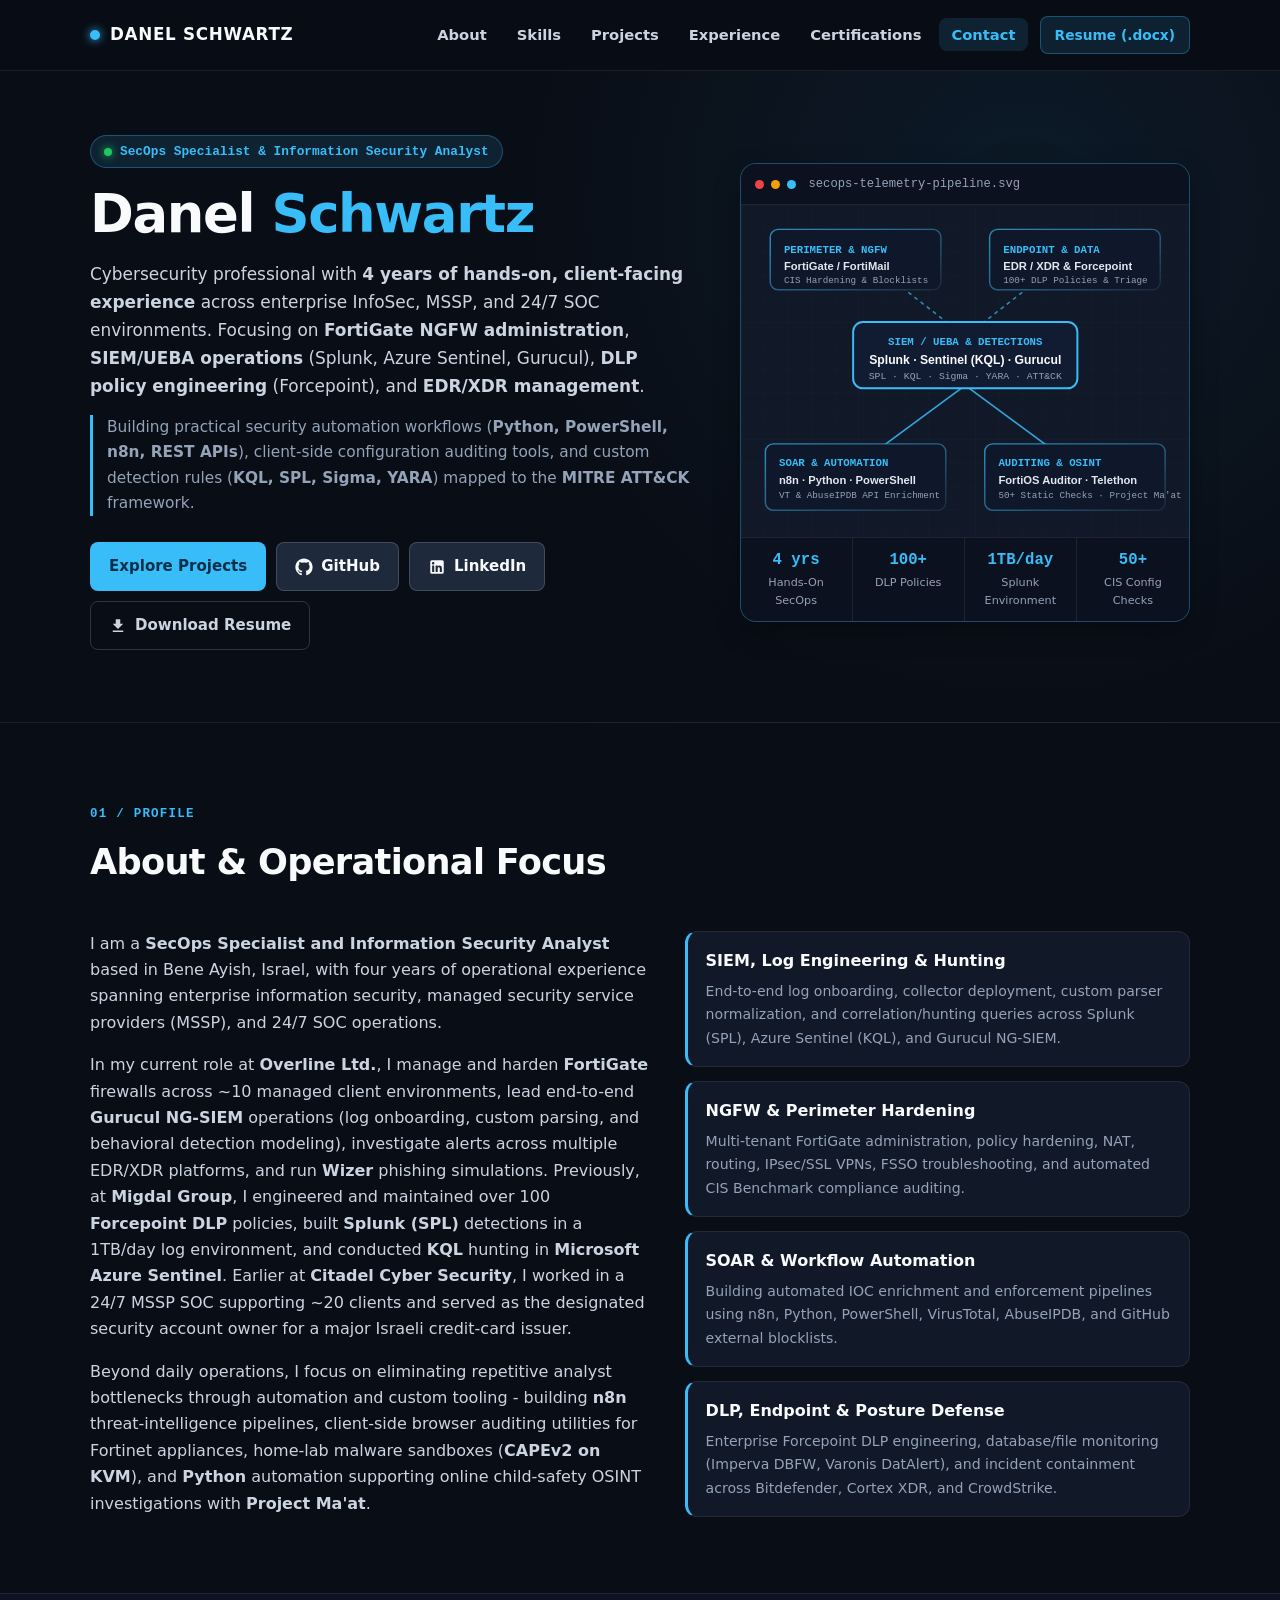
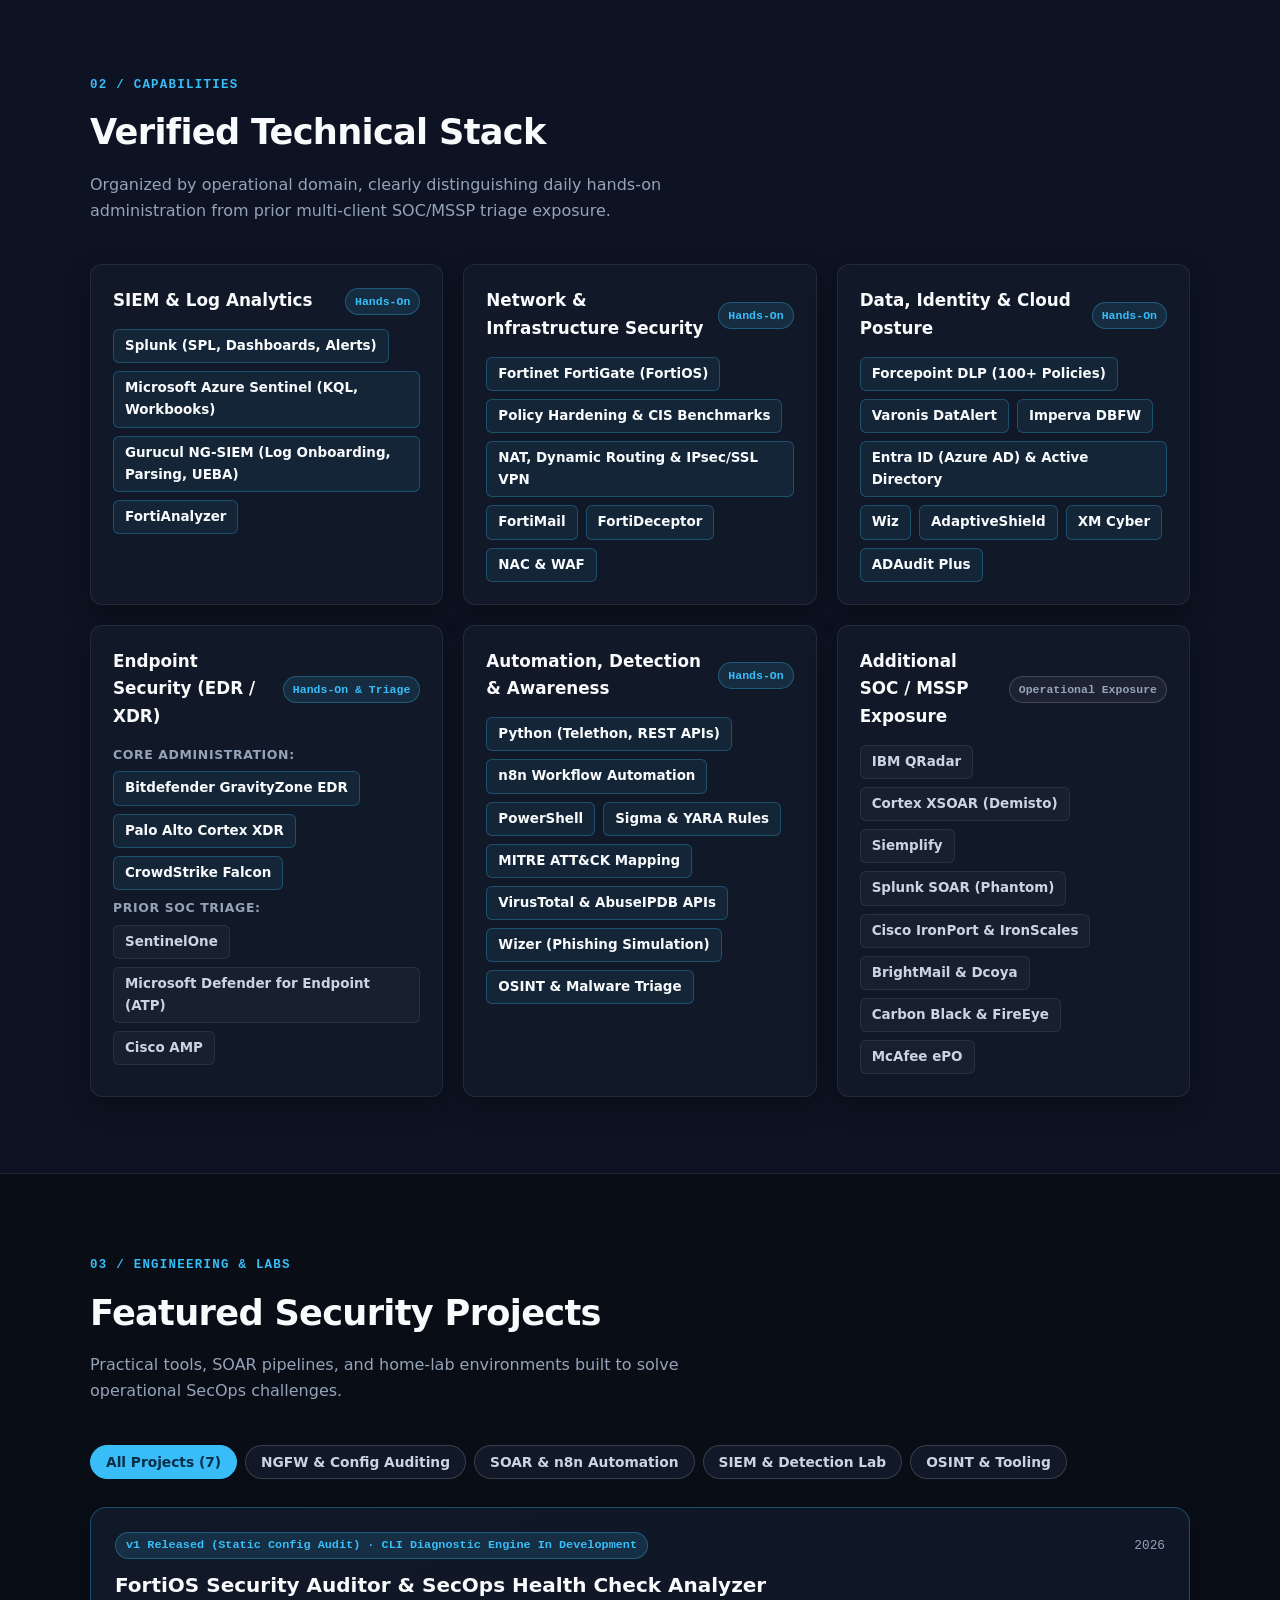
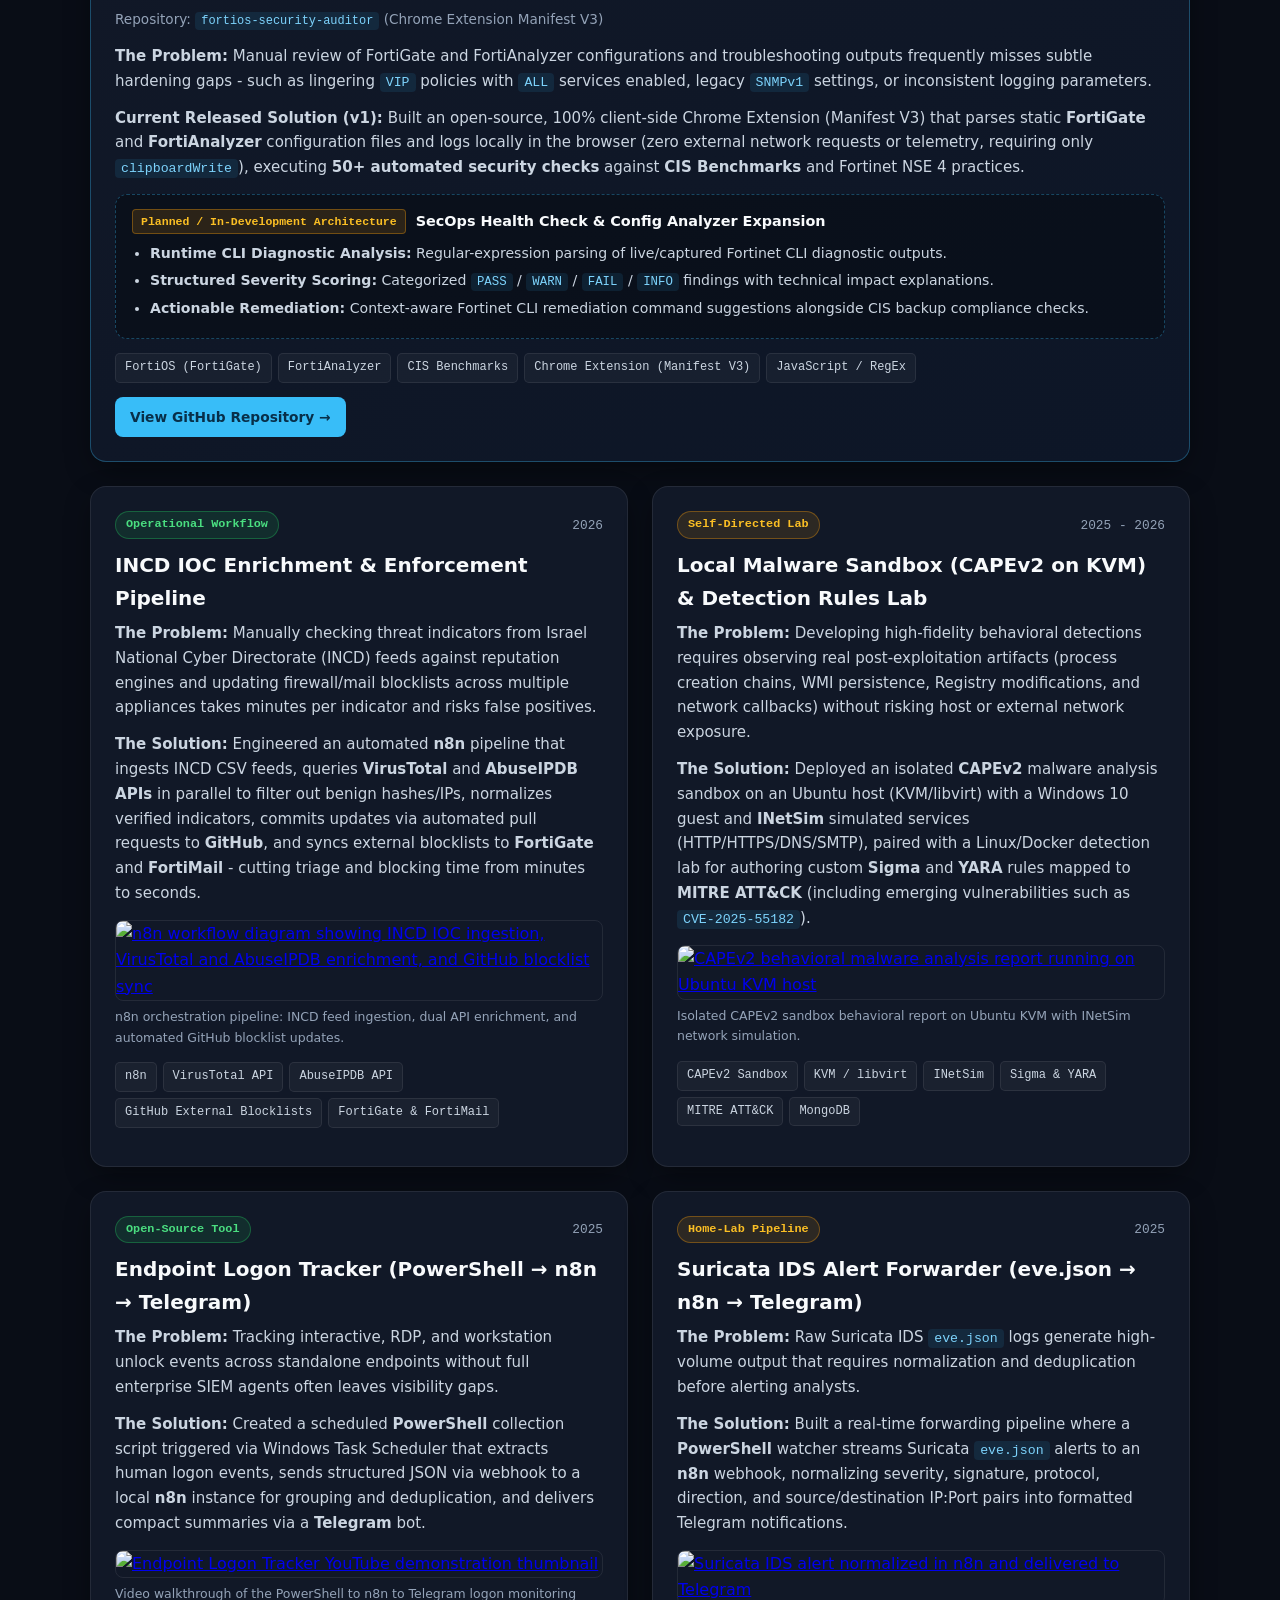
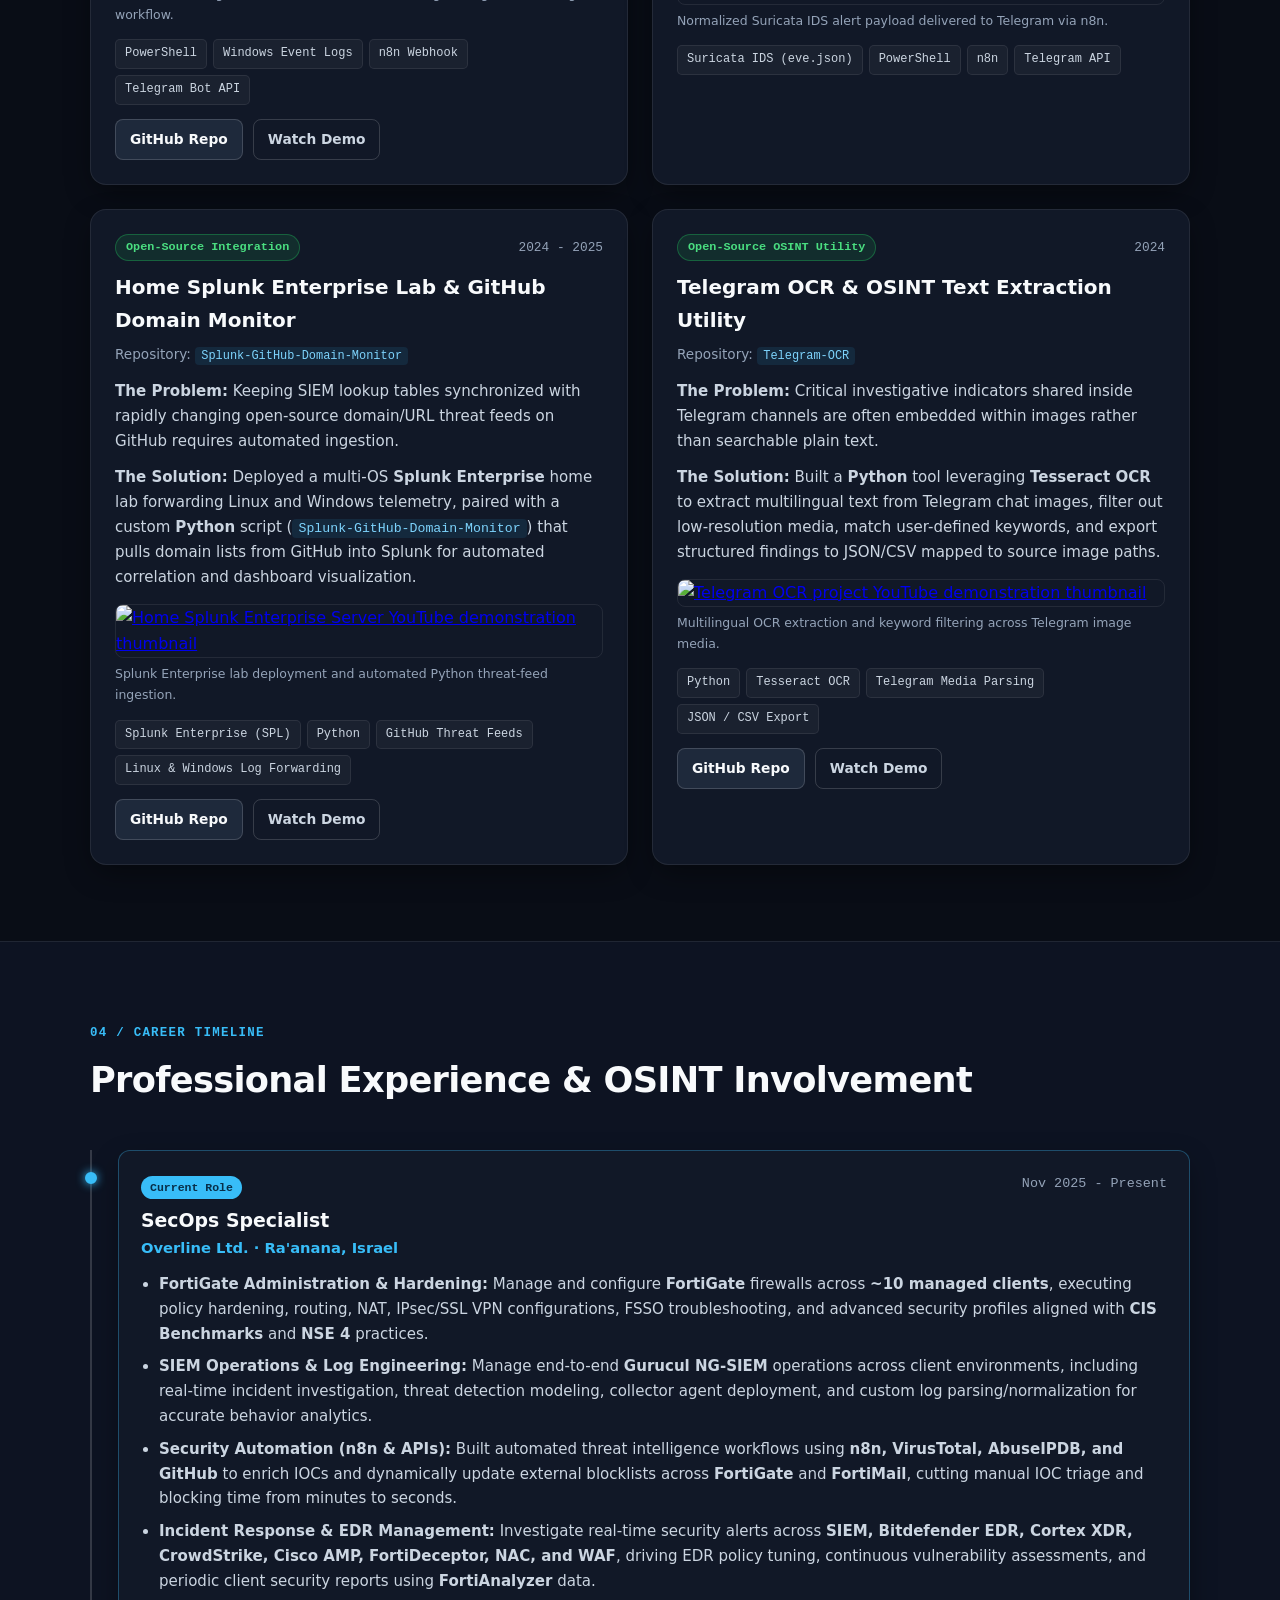
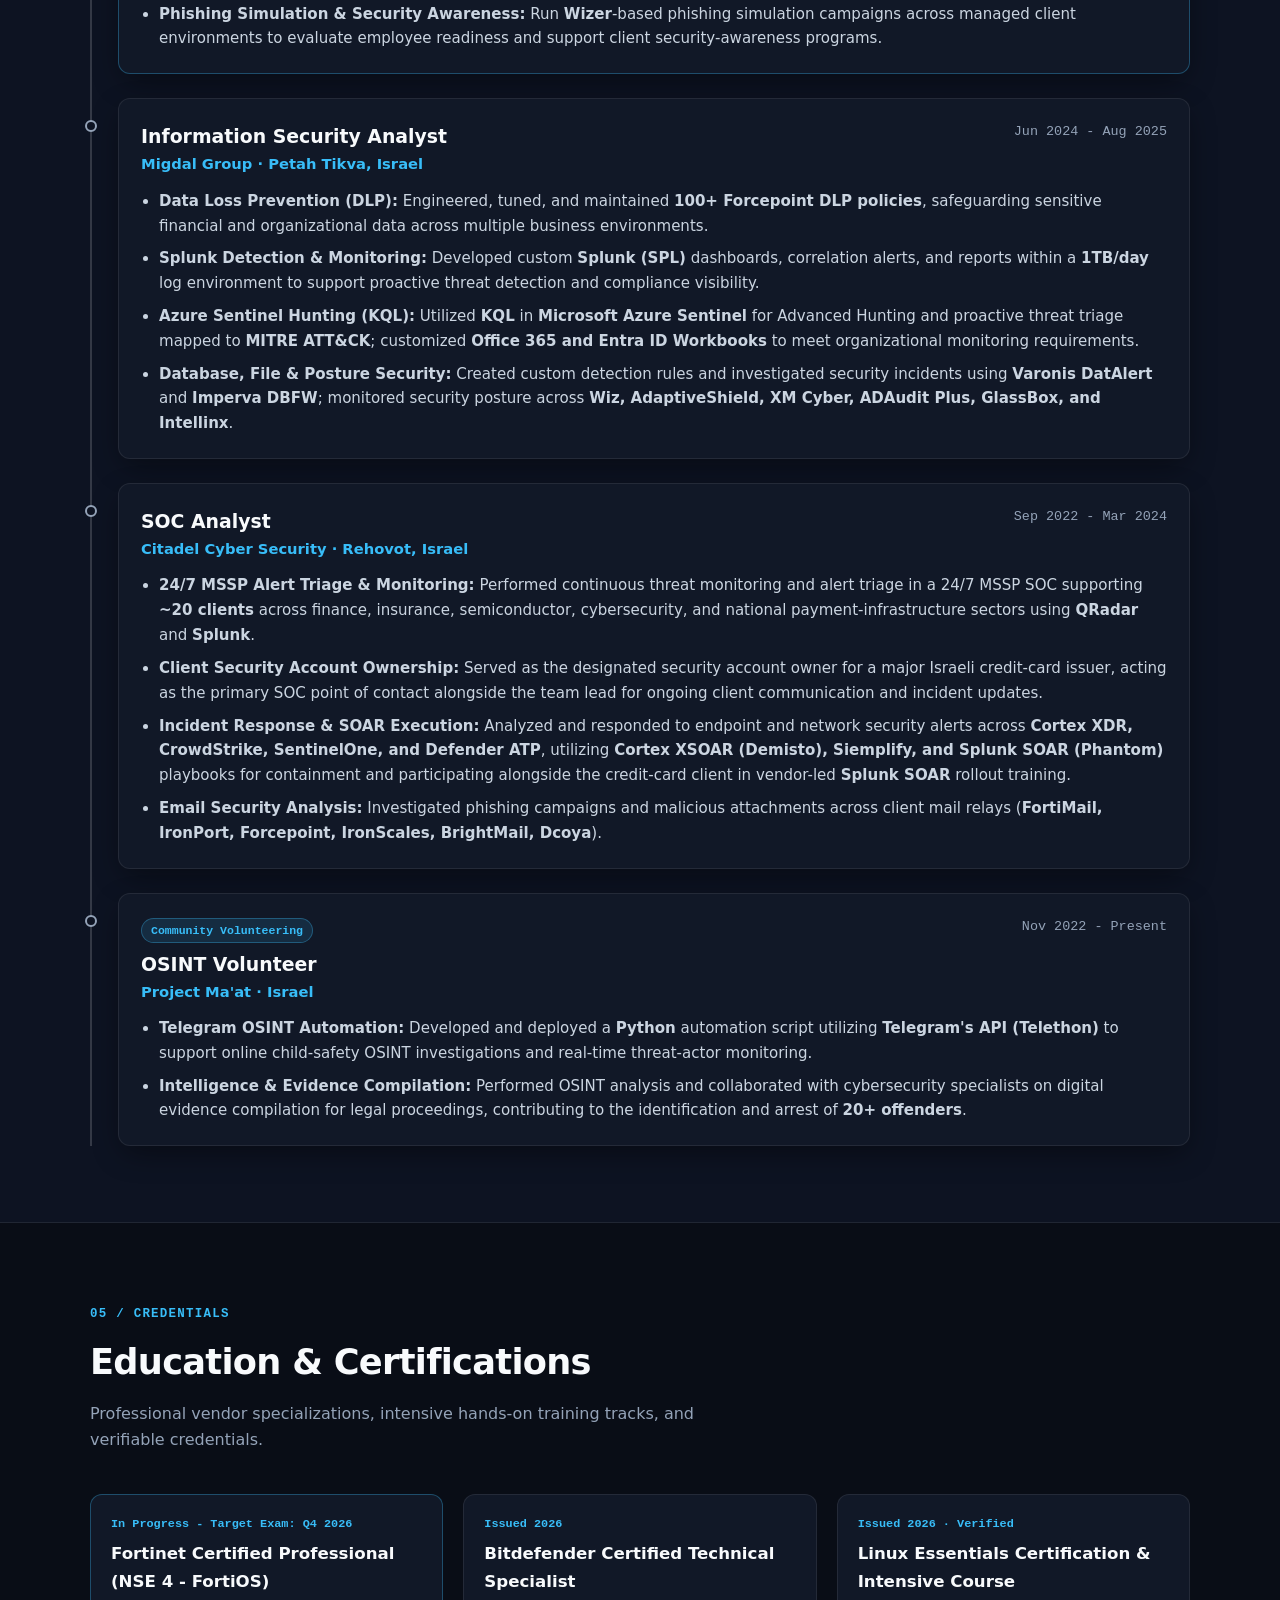
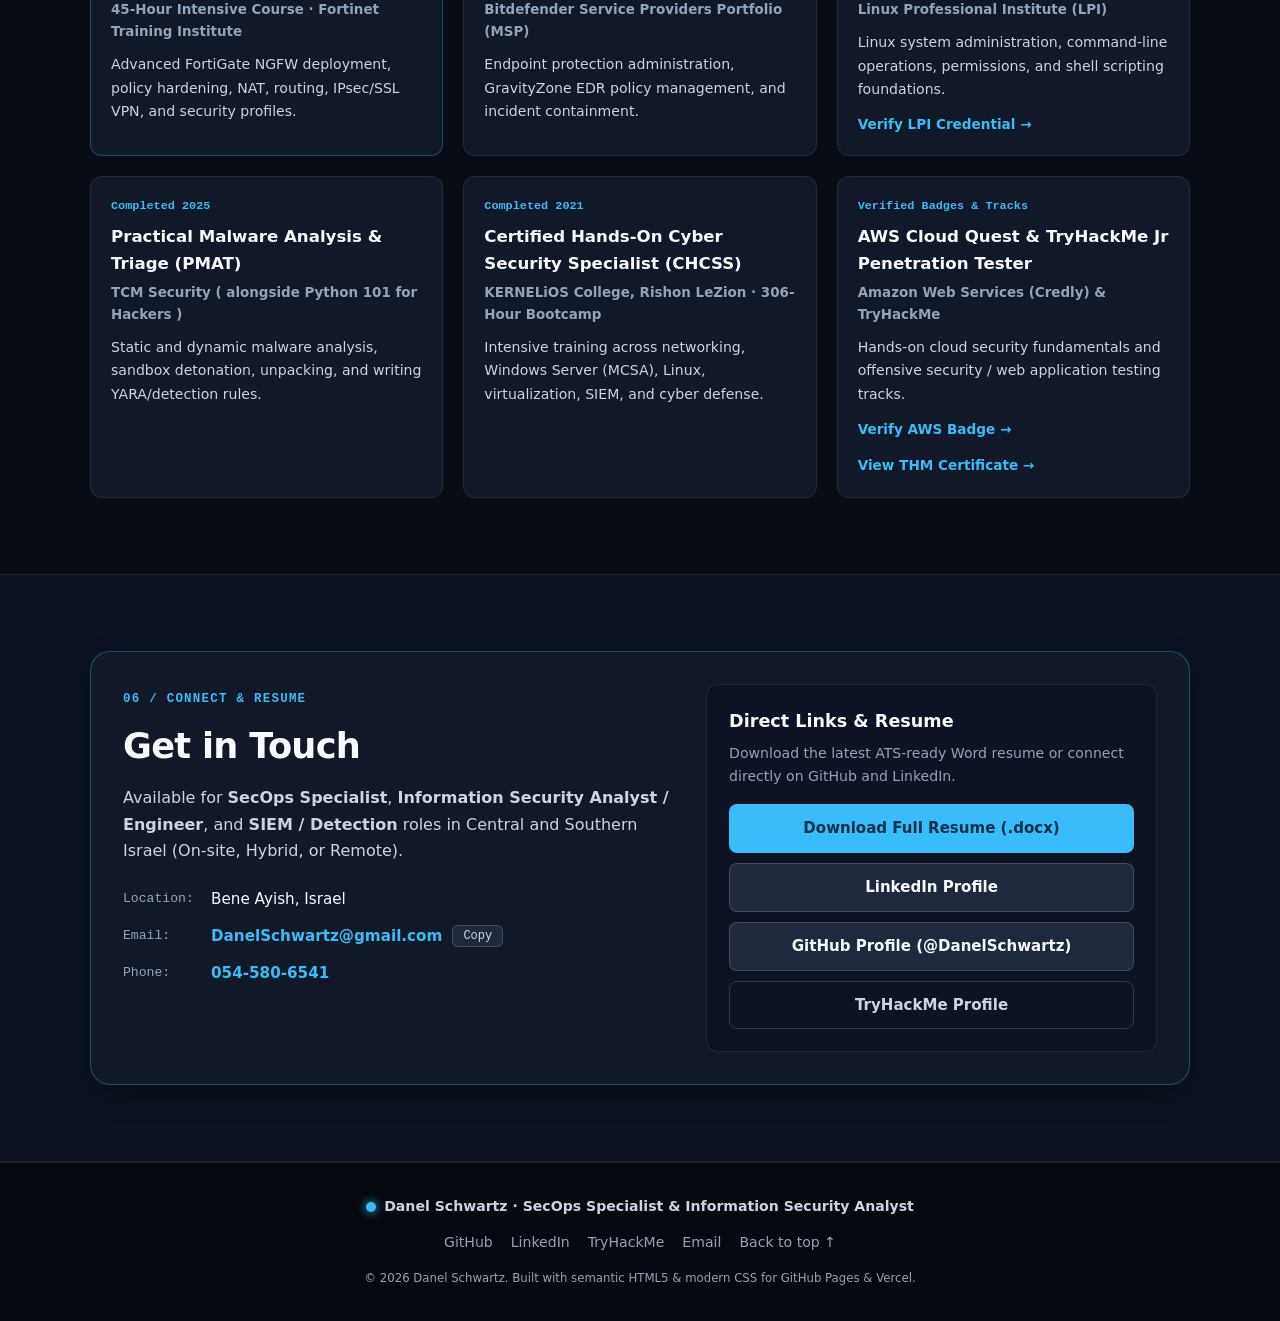
==== index.html @ 88128210 "Deploy Danel Schwartz SecOps Portfolio" ====
<!DOCTYPE html>
<html lang="en" dir="ltr">
<head>
  <meta charset="UTF-8">
  <meta name="viewport" content="width=device-width, initial-scale=1.0">
  <title>Danel Schwartz | SecOps Specialist &amp; Information Security Analyst</title>
  <meta name="description" content="Portfolio of Danel Schwartz, SecOps Specialist and Information Security Analyst with 4 years of hands-on experience in FortiGate NGFW administration, SIEM/UEBA operations, DLP engineering, EDR/XDR management, and security automation.">
  <meta name="author" content="Danel Schwartz">
  <meta name="robots" content="index, follow">
  <meta name="theme-color" content="#090d16">
  <link rel="canonical" href="https://danelschwartz.github.io/">
  <link rel="icon" type="image/svg+xml" href="assets/favicon.svg">

  <!-- Open Graph / Social Metadata -->
  <meta property="og:type" content="website">
  <meta property="og:url" content="https://danelschwartz.github.io/">
  <meta property="og:title" content="Danel Schwartz | SecOps Specialist &amp; Information Security Analyst">
  <meta property="og:description" content="SecOps Specialist and Information Security Analyst focusing on FortiGate NGFW administration, SIEM/UEBA operations (Splunk, Azure Sentinel, Gurucul), DLP policy engineering, and security automation.">
  <meta property="og:site_name" content="Danel Schwartz Portfolio">

  <!-- Twitter Card Metadata -->
  <meta name="twitter:card" content="summary_large_image">
  <meta name="twitter:title" content="Danel Schwartz | SecOps Specialist &amp; Information Security Analyst">
  <meta name="twitter:description" content="SecOps Specialist and Information Security Analyst focusing on FortiGate NGFW administration, SIEM/UEBA operations, DLP engineering, and security automation.">

  <link rel="stylesheet" href="styles.css">

  <!-- Verified JSON-LD Structured Data -->
  <script type="application/ld+json">
  {
    "@context": "https://schema.org",
    "@type": "Person",
    "name": "Danel Schwartz",
    "jobTitle": "SecOps Specialist & Information Security Analyst",
    "url": "https://danelschwartz.github.io/",
    "email": "mailto:DanelSchwartz@gmail.com",
    "address": {
      "@type": "PostalAddress",
      "addressLocality": "Bene Ayish",
      "addressCountry": "IL"
    },
    "worksFor": {
      "@type": "Organization",
      "name": "Overline Ltd."
    },
    "sameAs": [
      "https://github.com/DanelSchwartz",
      "https://www.linkedin.com/in/danel-schwartz-270114221/",
      "https://danelschwartz.wordpress.com/",
      "https://tryhackme.com/p/danel.schwartz"
    ],
    "knowsAbout": [
      "Security Operations (SecOps)",
      "FortiGate NGFW Administration",
      "Splunk SIEM",
      "Microsoft Azure Sentinel (KQL)",
      "Gurucul NG-SIEM",
      "Forcepoint DLP",
      "Endpoint Detection and Response (EDR/XDR)",
      "n8n Security Automation",
      "Python Scripting",
      "Open-Source Intelligence (OSINT)"
    ]
  }
  </script>
</head>
<body>
  <a class="skip-link" href="#main-content">Skip to main content</a>

  <!-- Top Navigation Header -->
  <header class="site-header" id="top">
    <div class="container header-inner">
      <a href="#top" class="brand-logo" aria-label="Danel Schwartz Home">
        <span class="brand-dot" aria-hidden="true"></span>
        <span class="brand-text">DANEL SCHWARTZ</span>
      </a>

      <button class="mobile-nav-toggle" type="button" aria-expanded="false" aria-controls="primary-nav" aria-label="Toggle navigation menu">
        <span class="hamburger-bar"></span>
        <span class="hamburger-bar"></span>
        <span class="hamburger-bar"></span>
      </button>

      <nav id="primary-nav" class="primary-nav" aria-label="Primary navigation">
        <ul class="nav-list">
          <li><a href="#about" class="nav-link">About</a></li>
          <li><a href="#skills" class="nav-link">Skills</a></li>
          <li><a href="#projects" class="nav-link">Projects</a></li>
          <li><a href="#experience" class="nav-link">Experience</a></li>
          <li><a href="#certifications" class="nav-link">Certifications</a></li>
          <li><a href="#contact" class="nav-link">Contact</a></li>
          <li><a href="assets/Danel_Schwartz_CV_2026.docx" download class="btn btn-nav-cta">Resume (.docx)</a></li>
        </ul>
      </nav>
    </div>
  </header>

  <main id="main-content">
    <!-- A. Hero / Landing Section -->
    <section class="hero-section" aria-labelledby="hero-heading">
      <div class="container hero-grid">
        <div class="hero-content">
          <div class="status-pill">
            <span class="status-indicator" aria-hidden="true"></span>
            <span>SecOps Specialist &amp; Information Security Analyst</span>
          </div>

          <h1 id="hero-heading" class="hero-title">
            Danel <span class="text-accent">Schwartz</span>
          </h1>

          <p class="hero-lead">
            Cybersecurity professional with <strong>4 years of hands-on, client-facing experience</strong> across enterprise InfoSec, MSSP, and 24/7 SOC environments. Focusing on <strong>FortiGate NGFW administration</strong>, <strong>SIEM/UEBA operations</strong> (Splunk, Azure Sentinel, Gurucul), <strong>DLP policy engineering</strong> (Forcepoint), and <strong>EDR/XDR management</strong>.
          </p>

          <p class="hero-sub">
            Building practical security automation workflows (<strong>Python, PowerShell, n8n, REST APIs</strong>), client-side configuration auditing tools, and custom detection rules (<strong>KQL, SPL, Sigma, YARA</strong>) mapped to the <strong>MITRE ATT&amp;CK</strong> framework.
          </p>

          <div class="hero-actions" role="group" aria-label="Primary links">
            <a href="#projects" class="btn btn-primary">Explore Projects</a>
            <a href="https://github.com/DanelSchwartz" target="_blank" rel="noopener noreferrer" class="btn btn-secondary">
              <svg class="icon" viewBox="0 0 24 24" aria-hidden="true"><path fill="currentColor" d="M12 .5C5.65.5.5 5.65.5 12c0 5.08 3.29 9.39 7.86 10.91.58.11.79-.25.79-.56 0-.28-.01-1.02-.02-2-3.2.7-3.88-1.54-3.88-1.54-.52-1.33-1.28-1.68-1.28-1.68-1.05-.71.08-.7.08-.7 1.16.08 1.77 1.19 1.77 1.19 1.03 1.76 2.7 1.25 3.36.96.1-.75.4-1.25.73-1.54-2.55-.29-5.24-1.28-5.24-5.68 0-1.26.45-2.28 1.19-3.09-.12-.29-.52-1.46.11-3.05 0 0 .97-.31 3.18 1.18a11.05 11.05 0 0 1 5.8 0c2.2-1.49 3.17-1.18 3.17-1.18.63 1.59.23 2.76.11 3.05.74.81 1.19 1.83 1.19 3.09 0 4.41-2.69 5.38-5.26 5.67.41.36.78 1.06.78 2.14 0 1.55-.01 2.79-.01 3.17 0 .31.21.68.8.56A11.51 11.51 0 0 0 23.5 12C23.5 5.65 18.35.5 12 .5Z"/></svg>
              <span>GitHub</span>
            </a>
            <a href="https://www.linkedin.com/in/danel-schwartz-270114221/" target="_blank" rel="noopener noreferrer" class="btn btn-secondary">
              <svg class="icon" viewBox="0 0 24 24" aria-hidden="true"><path fill="currentColor" d="M19 3a2 2 0 0 1 2 2v14a2 2 0 0 1-2 2H5a2 2 0 0 1-2-2V5a2 2 0 0 1 2-2h14m-.5 15.5v-5.3a3.26 3.26 0 0 0-3.26-3.26c-.85 0-1.84.52-2.28 1.3v-1.11h-2.79v8.37h2.79v-4.93c0-.77.62-1.4 1.39-1.4a1.4 1.4 0 0 1 1.4 1.4v4.93h2.75M6.88 8.56a1.68 1.68 0 0 0 1.68-1.68c0-.93-.75-1.69-1.68-1.69a1.69 1.69 0 0 0-1.69 1.69c0 .93.76 1.68 1.69 1.68m1.39 9.94v-8.37H5.5v8.37h2.77Z"/></svg>
              <span>LinkedIn</span>
            </a>
            <a href="assets/Danel_Schwartz_CV_2026.docx" download class="btn btn-outline">
              <svg class="icon" viewBox="0 0 24 24" aria-hidden="true"><path fill="currentColor" d="M5 20h14v-2H5v2ZM19 9h-4V3H9v6H5l7 7 7-7Z"/></svg>
              <span>Download Resume</span>
            </a>
          </div>
        </div>

        <!-- Distinctive Original SVG Architecture & Telemetry Visual -->
        <div class="hero-visual" aria-hidden="true">
          <div class="architecture-card">
            <div class="arch-header">
              <span class="arch-dot dot-red"></span>
              <span class="arch-dot dot-amber"></span>
              <span class="arch-dot dot-blue"></span>
              <span class="arch-title">secops-telemetry-pipeline.svg</span>
            </div>
            <svg class="arch-svg" viewBox="0 0 460 340" xmlns="http://www.w3.org/2000/svg">
              <defs>
                <linearGradient id="nodeBorder" x1="0%" y1="0%" x2="100%" y2="100%">
                  <stop offset="0%" stop-color="#38bdf8" stop-opacity="0.7"/>
                  <stop offset="100%" stop-color="#1e293b" stop-opacity="0.9"/>
                </linearGradient>
                <pattern id="gridPattern" width="24" height="24" patternUnits="userSpaceOnUse">
                  <path d="M 24 0 L 0 0 0 24" fill="none" stroke="#1e293b" stroke-width="0.7" stroke-opacity="0.6"/>
                </pattern>
              </defs>
              <rect width="460" height="340" fill="url(#gridPattern)"/>

              <!-- Connection Lines -->
              <path d="M 140 65 L 230 135" stroke="#38bdf8" stroke-width="1.6" stroke-dasharray="4 4" opacity="0.7"/>
              <path d="M 320 65 L 230 135" stroke="#38bdf8" stroke-width="1.6" stroke-dasharray="4 4" opacity="0.7"/>
              <path d="M 230 185 L 135 255" stroke="#38bdf8" stroke-width="1.8" opacity="0.85"/>
              <path d="M 230 185 L 325 255" stroke="#38bdf8" stroke-width="1.8" opacity="0.85"/>

              <!-- Top Left Node: Perimeter & NGFW -->
              <g transform="translate(30, 25)">
                <rect width="175" height="62" rx="8" fill="#0f172a" stroke="url(#nodeBorder)" stroke-width="1.5"/>
                <text x="14" y="24" fill="#38bdf8" font-family="monospace" font-size="11" font-weight="700">PERIMETER &amp; NGFW</text>
                <text x="14" y="42" fill="#e2e8f0" font-family="sans-serif" font-size="11.5" font-weight="600">FortiGate / FortiMail</text>
                <text x="14" y="55" fill="#94a3b8" font-family="monospace" font-size="9.5">CIS Hardening &amp; Blocklists</text>
              </g>

              <!-- Top Right Node: Endpoint & DLP -->
              <g transform="translate(255, 25)">
                <rect width="175" height="62" rx="8" fill="#0f172a" stroke="url(#nodeBorder)" stroke-width="1.5"/>
                <text x="14" y="24" fill="#38bdf8" font-family="monospace" font-size="11" font-weight="700">ENDPOINT &amp; DATA</text>
                <text x="14" y="42" fill="#e2e8f0" font-family="sans-serif" font-size="11.5" font-weight="600">EDR / XDR &amp; Forcepoint</text>
                <text x="14" y="55" fill="#94a3b8" font-family="monospace" font-size="9.5">100+ DLP Policies &amp; Triage</text>
              </g>

              <!-- Center Hub: SIEM & Detection Engineering -->
              <g transform="translate(115, 120)">
                <rect width="230" height="68" rx="10" fill="#111c33" stroke="#38bdf8" stroke-width="2"/>
                <text x="115" y="24" fill="#38bdf8" font-family="monospace" font-size="11" font-weight="700" text-anchor="middle">SIEM / UEBA &amp; DETECTIONS</text>
                <text x="115" y="43" fill="#f8fafc" font-family="sans-serif" font-size="12.5" font-weight="700" text-anchor="middle">Splunk · Sentinel (KQL) · Gurucul</text>
                <text x="115" y="58" fill="#94a3b8" font-family="monospace" font-size="10" text-anchor="middle">SPL · KQL · Sigma · YARA · ATT&amp;CK</text>
              </g>

              <!-- Bottom Left Node: SOAR & Automation -->
              <g transform="translate(25, 245)">
                <rect width="185" height="68" rx="8" fill="#0f172a" stroke="url(#nodeBorder)" stroke-width="1.5"/>
                <text x="14" y="23" fill="#38bdf8" font-family="monospace" font-size="11" font-weight="700">SOAR &amp; AUTOMATION</text>
                <text x="14" y="41" fill="#e2e8f0" font-family="sans-serif" font-size="11.5" font-weight="600">n8n · Python · PowerShell</text>
                <text x="14" y="56" fill="#94a3b8" font-family="monospace" font-size="9.5">VT &amp; AbuseIPDB API Enrichment</text>
              </g>

              <!-- Bottom Right Node: Config Auditing & OSINT -->
              <g transform="translate(250, 245)">
                <rect width="185" height="68" rx="8" fill="#0f172a" stroke="url(#nodeBorder)" stroke-width="1.5"/>
                <text x="14" y="23" fill="#38bdf8" font-family="monospace" font-size="11" font-weight="700">AUDITING &amp; OSINT</text>
                <text x="14" y="41" fill="#e2e8f0" font-family="sans-serif" font-size="11.5" font-weight="600">FortiOS Auditor · Telethon</text>
                <text x="14" y="56" fill="#94a3b8" font-family="monospace" font-size="9.5">50+ Static Checks · Project Ma'at</text>
              </g>
            </svg>

            <div class="arch-metrics">
              <div class="metric-item">
                <span class="metric-val">4 yrs</span>
                <span class="metric-lbl">Hands-On SecOps</span>
              </div>
              <div class="metric-item">
                <span class="metric-val">100+</span>
                <span class="metric-lbl">DLP Policies</span>
              </div>
              <div class="metric-item">
                <span class="metric-val">1TB/day</span>
                <span class="metric-lbl">Splunk Environment</span>
              </div>
              <div class="metric-item">
                <span class="metric-val">50+</span>
                <span class="metric-lbl">CIS Config Checks</span>
              </div>
            </div>
          </div>
        </div>
      </div>
    </section>

    <!-- B. About Section -->
    <section id="about" class="section" aria-labelledby="about-heading">
      <div class="container">
        <div class="section-header">
          <span class="section-eyebrow">01 / PROFILE</span>
          <h2 id="about-heading" class="section-title">About &amp; Operational Focus</h2>
        </div>

        <div class="about-grid">
          <div class="about-prose">
            <p>
              I am a <strong>SecOps Specialist and Information Security Analyst</strong> based in Bene Ayish, Israel, with four years of operational experience spanning enterprise information security, managed security service providers (MSSP), and 24/7 SOC operations.
            </p>
            <p>
              In my current role at <strong>Overline Ltd.</strong>, I manage and harden <strong>FortiGate</strong> firewalls across ~10 managed client environments, lead end-to-end <strong>Gurucul NG-SIEM</strong> operations (log onboarding, custom parsing, and behavioral detection modeling), investigate alerts across multiple EDR/XDR platforms, and run <strong>Wizer</strong> phishing simulations. Previously, at <strong>Migdal Group</strong>, I engineered and maintained over 100 <strong>Forcepoint DLP</strong> policies, built <strong>Splunk (SPL)</strong> detections in a 1TB/day log environment, and conducted <strong>KQL</strong> hunting in <strong>Microsoft Azure Sentinel</strong>. Earlier at <strong>Citadel Cyber Security</strong>, I worked in a 24/7 MSSP SOC supporting ~20 clients and served as the designated security account owner for a major Israeli credit-card issuer.
            </p>
            <p>
              Beyond daily operations, I focus on eliminating repetitive analyst bottlenecks through automation and custom tooling - building <strong>n8n</strong> threat-intelligence pipelines, client-side browser auditing utilities for Fortinet appliances, home-lab malware sandboxes (<strong>CAPEv2 on KVM</strong>), and <strong>Python</strong> automation supporting online child-safety OSINT investigations with <strong>Project Ma'at</strong>.
            </p>
          </div>

          <div class="focus-pillars" aria-label="Core areas of expertise">
            <div class="pillar-card">
              <h3 class="pillar-title">SIEM, Log Engineering &amp; Hunting</h3>
              <p class="pillar-desc">End-to-end log onboarding, collector deployment, custom parser normalization, and correlation/hunting queries across Splunk (SPL), Azure Sentinel (KQL), and Gurucul NG-SIEM.</p>
            </div>
            <div class="pillar-card">
              <h3 class="pillar-title">NGFW &amp; Perimeter Hardening</h3>
              <p class="pillar-desc">Multi-tenant FortiGate administration, policy hardening, NAT, routing, IPsec/SSL VPNs, FSSO troubleshooting, and automated CIS Benchmark compliance auditing.</p>
            </div>
            <div class="pillar-card">
              <h3 class="pillar-title">SOAR &amp; Workflow Automation</h3>
              <p class="pillar-desc">Building automated IOC enrichment and enforcement pipelines using n8n, Python, PowerShell, VirusTotal, AbuseIPDB, and GitHub external blocklists.</p>
            </div>
            <div class="pillar-card">
              <h3 class="pillar-title">DLP, Endpoint &amp; Posture Defense</h3>
              <p class="pillar-desc">Enterprise Forcepoint DLP engineering, database/file monitoring (Imperva DBFW, Varonis DatAlert), and incident containment across Bitdefender, Cortex XDR, and CrowdStrike.</p>
            </div>
          </div>
        </div>
      </div>
    </section>

    <!-- C. Technical Skills Section -->
    <section id="skills" class="section section-alt" aria-labelledby="skills-heading">
      <div class="container">
        <div class="section-header">
          <span class="section-eyebrow">02 / CAPABILITIES</span>
          <h2 id="skills-heading" class="section-title">Verified Technical Stack</h2>
          <p class="section-subtitle">Organized by operational domain, clearly distinguishing daily hands-on administration from prior multi-client SOC/MSSP triage exposure.</p>
        </div>

        <div class="skills-grid">
          <article class="skill-card">
            <div class="skill-card-head">
              <h3 class="skill-category">SIEM &amp; Log Analytics</h3>
              <span class="skill-badge badge-primary">Hands-On</span>
            </div>
            <ul class="skill-tag-list" aria-label="SIEM and Log Analytics skills">
              <li class="skill-tag">Splunk (SPL, Dashboards, Alerts)</li>
              <li class="skill-tag">Microsoft Azure Sentinel (KQL, Workbooks)</li>
              <li class="skill-tag">Gurucul NG-SIEM (Log Onboarding, Parsing, UEBA)</li>
              <li class="skill-tag">FortiAnalyzer</li>
            </ul>
          </article>

          <article class="skill-card">
            <div class="skill-card-head">
              <h3 class="skill-category">Network &amp; Infrastructure Security</h3>
              <span class="skill-badge badge-primary">Hands-On</span>
            </div>
            <ul class="skill-tag-list" aria-label="Network and Infrastructure Security skills">
              <li class="skill-tag">Fortinet FortiGate (FortiOS)</li>
              <li class="skill-tag">Policy Hardening &amp; CIS Benchmarks</li>
              <li class="skill-tag">NAT, Dynamic Routing &amp; IPsec/SSL VPN</li>
              <li class="skill-tag">FortiMail</li>
              <li class="skill-tag">FortiDeceptor</li>
              <li class="skill-tag">NAC &amp; WAF</li>
            </ul>
          </article>

          <article class="skill-card">
            <div class="skill-card-head">
              <h3 class="skill-category">Data, Identity &amp; Cloud Posture</h3>
              <span class="skill-badge badge-primary">Hands-On</span>
            </div>
            <ul class="skill-tag-list" aria-label="Data, Identity and Cloud Security skills">
              <li class="skill-tag">Forcepoint DLP (100+ Policies)</li>
              <li class="skill-tag">Varonis DatAlert</li>
              <li class="skill-tag">Imperva DBFW</li>
              <li class="skill-tag">Entra ID (Azure AD) &amp; Active Directory</li>
              <li class="skill-tag">Wiz</li>
              <li class="skill-tag">AdaptiveShield</li>
              <li class="skill-tag">XM Cyber</li>
              <li class="skill-tag">ADAudit Plus</li>
            </ul>
          </article>

          <article class="skill-card">
            <div class="skill-card-head">
              <h3 class="skill-category">Endpoint Security (EDR / XDR)</h3>
              <span class="skill-badge badge-primary">Hands-On &amp; Triage</span>
            </div>
            <p class="skill-tier-note">Core Administration:</p>
            <ul class="skill-tag-list" aria-label="Core EDR and XDR skills">
              <li class="skill-tag">Bitdefender GravityZone EDR</li>
              <li class="skill-tag">Palo Alto Cortex XDR</li>
              <li class="skill-tag">CrowdStrike Falcon</li>
            </ul>
            <p class="skill-tier-note">Prior SOC Triage:</p>
            <ul class="skill-tag-list" aria-label="Prior SOC Triage EDR skills">
              <li class="skill-tag skill-tag-muted">SentinelOne</li>
              <li class="skill-tag skill-tag-muted">Microsoft Defender for Endpoint (ATP)</li>
              <li class="skill-tag skill-tag-muted">Cisco AMP</li>
            </ul>
          </article>

          <article class="skill-card">
            <div class="skill-card-head">
              <h3 class="skill-category">Automation, Detection &amp; Awareness</h3>
              <span class="skill-badge badge-primary">Hands-On</span>
            </div>
            <ul class="skill-tag-list" aria-label="Automation, Detection and Awareness skills">
              <li class="skill-tag">Python (Telethon, REST APIs)</li>
              <li class="skill-tag">n8n Workflow Automation</li>
              <li class="skill-tag">PowerShell</li>
              <li class="skill-tag">Sigma &amp; YARA Rules</li>
              <li class="skill-tag">MITRE ATT&amp;CK Mapping</li>
              <li class="skill-tag">VirusTotal &amp; AbuseIPDB APIs</li>
              <li class="skill-tag">Wizer (Phishing Simulation)</li>
              <li class="skill-tag">OSINT &amp; Malware Triage</li>
            </ul>
          </article>

          <article class="skill-card">
            <div class="skill-card-head">
              <h3 class="skill-category">Additional SOC / MSSP Exposure</h3>
              <span class="skill-badge badge-secondary">Operational Exposure</span>
            </div>
            <ul class="skill-tag-list" aria-label="Additional SOC and MSSP Exposure">
              <li class="skill-tag skill-tag-muted">IBM QRadar</li>
              <li class="skill-tag skill-tag-muted">Cortex XSOAR (Demisto)</li>
              <li class="skill-tag skill-tag-muted">Siemplify</li>
              <li class="skill-tag skill-tag-muted">Splunk SOAR (Phantom)</li>
              <li class="skill-tag skill-tag-muted">Cisco IronPort &amp; IronScales</li>
              <li class="skill-tag skill-tag-muted">BrightMail &amp; Dcoya</li>
              <li class="skill-tag skill-tag-muted">Carbon Black &amp; FireEye</li>
              <li class="skill-tag skill-tag-muted">McAfee ePO</li>
            </ul>
          </article>
        </div>
      </div>
    </section>

    <!-- D. Featured Projects Section -->
    <section id="projects" class="section" aria-labelledby="projects-heading">
      <div class="container">
        <div class="section-header">
          <span class="section-eyebrow">03 / ENGINEERING &amp; LABS</span>
          <h2 id="projects-heading" class="section-title">Featured Security Projects</h2>
          <p class="section-subtitle">Practical tools, SOAR pipelines, and home-lab environments built to solve operational SecOps challenges.</p>
        </div>

        <!-- Interactive Category Filter -->
        <div class="filter-bar" role="toolbar" aria-label="Filter projects by category">
          <button type="button" class="filter-btn active" data-filter="all" aria-pressed="true">All Projects (7)</button>
          <button type="button" class="filter-btn" data-filter="ngfw" aria-pressed="false">NGFW &amp; Config Auditing</button>
          <button type="button" class="filter-btn" data-filter="automation" aria-pressed="false">SOAR &amp; n8n Automation</button>
          <button type="button" class="filter-btn" data-filter="siem" aria-pressed="false">SIEM &amp; Detection Lab</button>
          <button type="button" class="filter-btn" data-filter="osint" aria-pressed="false">OSINT &amp; Tooling</button>
        </div>

        <div class="projects-grid" id="projects-container">

          <!-- PROJECT 1: FortiOS Security Auditor / SecOps Health Check & Config Analyzer -->
          <article class="project-card project-card-featured" data-category="ngfw">
            <div class="project-content">
              <div class="project-meta-top">
                <span class="status-tag status-active">v1 Released (Static Config Audit) · CLI Diagnostic Engine In Development</span>
                <span class="project-year">2026</span>
              </div>

              <h3 class="project-title">
                FortiOS Security Auditor &amp; SecOps Health Check Analyzer
              </h3>
              <p class="project-repo-name">Repository: <code>fortios-security-auditor</code> (Chrome Extension Manifest V3)</p>

              <div class="project-body">
                <p>
                  <strong>The Problem:</strong> Manual review of FortiGate and FortiAnalyzer configurations and troubleshooting outputs frequently misses subtle hardening gaps - such as lingering <code>VIP</code> policies with <code>ALL</code> services enabled, legacy <code>SNMPv1</code> settings, or inconsistent logging parameters.
                </p>
                <p>
                  <strong>Current Released Solution (v1):</strong> Built an open-source, 100% client-side Chrome Extension (Manifest V3) that parses static <strong>FortiGate</strong> and <strong>FortiAnalyzer</strong> configuration files and logs locally in the browser (zero external network requests or telemetry, requiring only <code>clipboardWrite</code>), executing <strong>50+ automated security checks</strong> against <strong>CIS Benchmarks</strong> and Fortinet NSE 4 practices.
                </p>
                <div class="roadmap-box">
                  <div class="roadmap-header">
                    <span class="roadmap-badge">Planned / In-Development Architecture</span>
                    <strong>SecOps Health Check &amp; Config Analyzer Expansion</strong>
                  </div>
                  <ul class="roadmap-list">
                    <li><strong>Runtime CLI Diagnostic Analysis:</strong> Regular-expression parsing of live/captured Fortinet CLI diagnostic outputs.</li>
                    <li><strong>Structured Severity Scoring:</strong> Categorized <code>PASS</code> / <code>WARN</code> / <code>FAIL</code> / <code>INFO</code> findings with technical impact explanations.</li>
                    <li><strong>Actionable Remediation:</strong> Context-aware Fortinet CLI remediation command suggestions alongside CIS backup compliance checks.</li>
                  </ul>
                </div>
              </div>

              <ul class="tech-pills" aria-label="Technologies used">
                <li>FortiOS (FortiGate)</li>
                <li>FortiAnalyzer</li>
                <li>CIS Benchmarks</li>
                <li>Chrome Extension (Manifest V3)</li>
                <li>JavaScript / RegEx</li>
              </ul>

              <div class="project-links">
                <a href="https://github.com/DanelSchwartz/fortios-security-auditor" target="_blank" rel="noopener noreferrer" class="btn btn-primary btn-sm">
                  View GitHub Repository &rarr;
                </a>
              </div>
            </div>
          </article>

          <!-- PROJECT 2: INCD IOC Enrichment & Enforcement Pipeline -->
          <article class="project-card" data-category="automation">
            <div class="project-content">
              <div class="project-meta-top">
                <span class="status-tag status-production">Operational Workflow</span>
                <span class="project-year">2026</span>
              </div>

              <h3 class="project-title">INCD IOC Enrichment &amp; Enforcement Pipeline</h3>

              <div class="project-body">
                <p>
                  <strong>The Problem:</strong> Manually checking threat indicators from Israel National Cyber Directorate (INCD) feeds against reputation engines and updating firewall/mail blocklists across multiple appliances takes minutes per indicator and risks false positives.
                </p>
                <p>
                  <strong>The Solution:</strong> Engineered an automated <strong>n8n</strong> pipeline that ingests INCD CSV feeds, queries <strong>VirusTotal</strong> and <strong>AbuseIPDB APIs</strong> in parallel to filter out benign hashes/IPs, normalizes verified indicators, commits updates via automated pull requests to <strong>GitHub</strong>, and syncs external blocklists to <strong>FortiGate</strong> and <strong>FortiMail</strong> - cutting triage and blocking time from minutes to seconds.
                </p>
              </div>

              <figure class="project-figure">
                <a href="https://danelschwartz.wordpress.com/wp-content/uploads/2026/03/1772003256285.jpg" target="_blank" rel="noopener noreferrer">
                  <img src="https://danelschwartz.wordpress.com/wp-content/uploads/2026/03/1772003256285.jpg" alt="n8n workflow diagram showing INCD IOC ingestion, VirusTotal and AbuseIPDB enrichment, and GitHub blocklist sync" loading="lazy">
                </a>
                <figcaption>n8n orchestration pipeline: INCD feed ingestion, dual API enrichment, and automated GitHub blocklist updates.</figcaption>
              </figure>

              <ul class="tech-pills" aria-label="Technologies used">
                <li>n8n</li>
                <li>VirusTotal API</li>
                <li>AbuseIPDB API</li>
                <li>GitHub External Blocklists</li>
                <li>FortiGate &amp; FortiMail</li>
              </ul>
            </div>
          </article>

          <!-- PROJECT 3: Local Malware Sandbox (CAPEv2 on KVM) & Detection Rules Lab -->
          <article class="project-card" data-category="siem">
            <div class="project-content">
              <div class="project-meta-top">
                <span class="status-tag status-lab">Self-Directed Lab</span>
                <span class="project-year">2025 - 2026</span>
              </div>

              <h3 class="project-title">Local Malware Sandbox (CAPEv2 on KVM) &amp; Detection Rules Lab</h3>

              <div class="project-body">
                <p>
                  <strong>The Problem:</strong> Developing high-fidelity behavioral detections requires observing real post-exploitation artifacts (process creation chains, WMI persistence, Registry modifications, and network callbacks) without risking host or external network exposure.
                </p>
                <p>
                  <strong>The Solution:</strong> Deployed an isolated <strong>CAPEv2</strong> malware analysis sandbox on an Ubuntu host (KVM/libvirt) with a Windows 10 guest and <strong>INetSim</strong> simulated services (HTTP/HTTPS/DNS/SMTP), paired with a Linux/Docker detection lab for authoring custom <strong>Sigma</strong> and <strong>YARA</strong> rules mapped to <strong>MITRE ATT&amp;CK</strong> (including emerging vulnerabilities such as <code>CVE-2025-55182</code>).
                </p>
              </div>

              <figure class="project-figure">
                <a href="https://danelschwartz.wordpress.com/wp-content/uploads/2025/08/2025-08-17-14_29_09-ubuntu-64-bit-vmware-workstation.png?w=1024" target="_blank" rel="noopener noreferrer">
                  <img src="https://danelschwartz.wordpress.com/wp-content/uploads/2025/08/2025-08-17-14_29_09-ubuntu-64-bit-vmware-workstation.png?w=1024" alt="CAPEv2 behavioral malware analysis report running on Ubuntu KVM host" loading="lazy">
                </a>
                <figcaption>Isolated CAPEv2 sandbox behavioral report on Ubuntu KVM with INetSim network simulation.</figcaption>
              </figure>

              <ul class="tech-pills" aria-label="Technologies used">
                <li>CAPEv2 Sandbox</li>
                <li>KVM / libvirt</li>
                <li>INetSim</li>
                <li>Sigma &amp; YARA</li>
                <li>MITRE ATT&amp;CK</li>
                <li>MongoDB</li>
              </ul>
            </div>
          </article>

          <!-- PROJECT 4: Endpoint Logon Tracker (PowerShell -> n8n -> Telegram) -->
          <article class="project-card" data-category="automation">
            <div class="project-content">
              <div class="project-meta-top">
                <span class="status-tag status-production">Open-Source Tool</span>
                <span class="project-year">2025</span>
              </div>

              <h3 class="project-title">Endpoint Logon Tracker (PowerShell &rarr; n8n &rarr; Telegram)</h3>

              <div class="project-body">
                <p>
                  <strong>The Problem:</strong> Tracking interactive, RDP, and workstation unlock events across standalone endpoints without full enterprise SIEM agents often leaves visibility gaps.
                </p>
                <p>
                  <strong>The Solution:</strong> Created a scheduled <strong>PowerShell</strong> collection script triggered via Windows Task Scheduler that extracts human logon events, sends structured JSON via webhook to a local <strong>n8n</strong> instance for grouping and deduplication, and delivers compact summaries via a <strong>Telegram</strong> bot.
                </p>
              </div>

              <figure class="project-figure">
                <a href="https://www.youtube.com/watch?v=x6Q-gnYJd6Y" target="_blank" rel="noopener noreferrer">
                  <img src="https://i.ytimg.com/vi/x6Q-gnYJd6Y/maxresdefault.jpg" alt="Endpoint Logon Tracker YouTube demonstration thumbnail" loading="lazy">
                </a>
                <figcaption>Video walkthrough of the PowerShell to n8n to Telegram logon monitoring workflow.</figcaption>
              </figure>

              <ul class="tech-pills" aria-label="Technologies used">
                <li>PowerShell</li>
                <li>Windows Event Logs</li>
                <li>n8n Webhook</li>
                <li>Telegram Bot API</li>
              </ul>

              <div class="project-links">
                <a href="https://github.com/DanelSchwartz/Endpoint-Logon-Tracker-PowerShell-to-n8n-to-Telegram" target="_blank" rel="noopener noreferrer" class="btn btn-secondary btn-sm">GitHub Repo</a>
                <a href="https://www.youtube.com/watch?v=x6Q-gnYJd6Y" target="_blank" rel="noopener noreferrer" class="btn btn-outline btn-sm">Watch Demo</a>
              </div>
            </div>
          </article>

          <!-- PROJECT 5: Suricata IDS Alert Forwarder -->
          <article class="project-card" data-category="automation">
            <div class="project-content">
              <div class="project-meta-top">
                <span class="status-tag status-lab">Home-Lab Pipeline</span>
                <span class="project-year">2025</span>
              </div>

              <h3 class="project-title">Suricata IDS Alert Forwarder (eve.json &rarr; n8n &rarr; Telegram)</h3>

              <div class="project-body">
                <p>
                  <strong>The Problem:</strong> Raw Suricata IDS <code>eve.json</code> logs generate high-volume output that requires normalization and deduplication before alerting analysts.
                </p>
                <p>
                  <strong>The Solution:</strong> Built a real-time forwarding pipeline where a <strong>PowerShell</strong> watcher streams Suricata <code>eve.json</code> alerts to an <strong>n8n</strong> webhook, normalizing severity, signature, protocol, direction, and source/destination IP:Port pairs into formatted Telegram notifications.
                </p>
              </div>

              <figure class="project-figure">
                <a href="https://danelschwartz.wordpress.com/wp-content/uploads/2025/08/7342ecc9-f7a5-475e-909d-dc1126c55697-1.png?w=1024" target="_blank" rel="noopener noreferrer">
                  <img src="https://danelschwartz.wordpress.com/wp-content/uploads/2025/08/7342ecc9-f7a5-475e-909d-dc1126c55697-1.png?w=1024" alt="Suricata IDS alert normalized in n8n and delivered to Telegram" loading="lazy">
                </a>
                <figcaption>Normalized Suricata IDS alert payload delivered to Telegram via n8n.</figcaption>
              </figure>

              <ul class="tech-pills" aria-label="Technologies used">
                <li>Suricata IDS (eve.json)</li>
                <li>PowerShell</li>
                <li>n8n</li>
                <li>Telegram API</li>
              </ul>
            </div>
          </article>

          <!-- PROJECT 6: Home Splunk Enterprise Server & GitHub Domain Monitor -->
          <article class="project-card" data-category="siem">
            <div class="project-content">
              <div class="project-meta-top">
                <span class="status-tag status-production">Open-Source Integration</span>
                <span class="project-year">2024 - 2025</span>
              </div>

              <h3 class="project-title">Home Splunk Enterprise Lab &amp; GitHub Domain Monitor</h3>
              <p class="project-repo-name">Repository: <code>Splunk-GitHub-Domain-Monitor</code></p>

              <div class="project-body">
                <p>
                  <strong>The Problem:</strong> Keeping SIEM lookup tables synchronized with rapidly changing open-source domain/URL threat feeds on GitHub requires automated ingestion.
                </p>
                <p>
                  <strong>The Solution:</strong> Deployed a multi-OS <strong>Splunk Enterprise</strong> home lab forwarding Linux and Windows telemetry, paired with a custom <strong>Python</strong> script (<code>Splunk-GitHub-Domain-Monitor</code>) that pulls domain lists from GitHub into Splunk for automated correlation and dashboard visualization.
                </p>
              </div>

              <figure class="project-figure">
                <a href="https://www.youtube.com/watch?v=zI2cd5KJ5_I" target="_blank" rel="noopener noreferrer">
                  <img src="https://i.ytimg.com/vi/zI2cd5KJ5_I/maxresdefault.jpg" alt="Home Splunk Enterprise Server YouTube demonstration thumbnail" loading="lazy">
                </a>
                <figcaption>Splunk Enterprise lab deployment and automated Python threat-feed ingestion.</figcaption>
              </figure>

              <ul class="tech-pills" aria-label="Technologies used">
                <li>Splunk Enterprise (SPL)</li>
                <li>Python</li>
                <li>GitHub Threat Feeds</li>
                <li>Linux &amp; Windows Log Forwarding</li>
              </ul>

              <div class="project-links">
                <a href="https://github.com/DanelSchwartz/Splunk-GitHub-Domain-Monitor" target="_blank" rel="noopener noreferrer" class="btn btn-secondary btn-sm">GitHub Repo</a>
                <a href="https://www.youtube.com/watch?v=zI2cd5KJ5_I" target="_blank" rel="noopener noreferrer" class="btn btn-outline btn-sm">Watch Demo</a>
              </div>
            </div>
          </article>

          <!-- PROJECT 7: Telegram OCR & OSINT Automation -->
          <article class="project-card" data-category="osint">
            <div class="project-content">
              <div class="project-meta-top">
                <span class="status-tag status-production">Open-Source OSINT Utility</span>
                <span class="project-year">2024</span>
              </div>

              <h3 class="project-title">Telegram OCR &amp; OSINT Text Extraction Utility</h3>
              <p class="project-repo-name">Repository: <code>Telegram-OCR</code></p>

              <div class="project-body">
                <p>
                  <strong>The Problem:</strong> Critical investigative indicators shared inside Telegram channels are often embedded within images rather than searchable plain text.
                </p>
                <p>
                  <strong>The Solution:</strong> Built a <strong>Python</strong> tool leveraging <strong>Tesseract OCR</strong> to extract multilingual text from Telegram chat images, filter out low-resolution media, match user-defined keywords, and export structured findings to JSON/CSV mapped to source image paths.
                </p>
              </div>

              <figure class="project-figure">
                <a href="https://www.youtube.com/watch?v=CalgQNxQ4Mo" target="_blank" rel="noopener noreferrer">
                  <img src="https://i.ytimg.com/vi/CalgQNxQ4Mo/maxresdefault.jpg" alt="Telegram OCR project YouTube demonstration thumbnail" loading="lazy">
                </a>
                <figcaption>Multilingual OCR extraction and keyword filtering across Telegram image media.</figcaption>
              </figure>

              <ul class="tech-pills" aria-label="Technologies used">
                <li>Python</li>
                <li>Tesseract OCR</li>
                <li>Telegram Media Parsing</li>
                <li>JSON / CSV Export</li>
              </ul>

              <div class="project-links">
                <a href="https://github.com/DanelSchwartz/Telegram-OCR" target="_blank" rel="noopener noreferrer" class="btn btn-secondary btn-sm">GitHub Repo</a>
                <a href="https://www.youtube.com/watch?v=CalgQNxQ4Mo" target="_blank" rel="noopener noreferrer" class="btn btn-outline btn-sm">Watch Demo</a>
              </div>
            </div>
          </article>

        </div>
      </div>
    </section>

    <!-- E. Experience / Professional Background Section -->
    <section id="experience" class="section section-alt" aria-labelledby="experience-heading">
      <div class="container">
        <div class="section-header">
          <span class="section-eyebrow">04 / CAREER TIMELINE</span>
          <h2 id="experience-heading" class="section-title">Professional Experience &amp; OSINT Involvement</h2>
        </div>

        <div class="timeline">
          <!-- Overline -->
          <article class="timeline-item timeline-current">
            <div class="timeline-marker" aria-hidden="true"></div>
            <div class="timeline-card">
              <div class="timeline-header">
                <div>
                  <span class="role-badge">Current Role</span>
                  <h3 class="timeline-role">SecOps Specialist</h3>
                  <div class="timeline-company">Overline Ltd. &middot; Ra'anana, Israel</div>
                </div>
                <div class="timeline-date">Nov 2025 - Present</div>
              </div>
              <ul class="timeline-list">
                <li><strong>FortiGate Administration &amp; Hardening:</strong> Manage and configure <strong>FortiGate</strong> firewalls across <strong>~10 managed clients</strong>, executing policy hardening, routing, NAT, IPsec/SSL VPN configurations, FSSO troubleshooting, and advanced security profiles aligned with <strong>CIS Benchmarks</strong> and <strong>NSE 4</strong> practices.</li>
                <li><strong>SIEM Operations &amp; Log Engineering:</strong> Manage end-to-end <strong>Gurucul NG-SIEM</strong> operations across client environments, including real-time incident investigation, threat detection modeling, collector agent deployment, and custom log parsing/normalization for accurate behavior analytics.</li>
                <li><strong>Security Automation (n8n &amp; APIs):</strong> Built automated threat intelligence workflows using <strong>n8n, VirusTotal, AbuseIPDB, and GitHub</strong> to enrich IOCs and dynamically update external blocklists across <strong>FortiGate</strong> and <strong>FortiMail</strong>, cutting manual IOC triage and blocking time from minutes to seconds.</li>
                <li><strong>Incident Response &amp; EDR Management:</strong> Investigate real-time security alerts across <strong>SIEM, Bitdefender EDR, Cortex XDR, CrowdStrike, Cisco AMP, FortiDeceptor, NAC, and WAF</strong>, driving EDR policy tuning, continuous vulnerability assessments, and periodic client security reports using <strong>FortiAnalyzer</strong> data.</li>
                <li><strong>Phishing Simulation &amp; Security Awareness:</strong> Run <strong>Wizer</strong>-based phishing simulation campaigns across managed client environments to evaluate employee readiness and support client security-awareness programs.</li>
              </ul>
            </div>
          </article>

          <!-- Migdal -->
          <article class="timeline-item">
            <div class="timeline-marker" aria-hidden="true"></div>
            <div class="timeline-card">
              <div class="timeline-header">
                <div>
                  <h3 class="timeline-role">Information Security Analyst</h3>
                  <div class="timeline-company">Migdal Group &middot; Petah Tikva, Israel</div>
                </div>
                <div class="timeline-date">Jun 2024 - Aug 2025</div>
              </div>
              <ul class="timeline-list">
                <li><strong>Data Loss Prevention (DLP):</strong> Engineered, tuned, and maintained <strong>100+ Forcepoint DLP policies</strong>, safeguarding sensitive financial and organizational data across multiple business environments.</li>
                <li><strong>Splunk Detection &amp; Monitoring:</strong> Developed custom <strong>Splunk (SPL)</strong> dashboards, correlation alerts, and reports within a <strong>1TB/day</strong> log environment to support proactive threat detection and compliance visibility.</li>
                <li><strong>Azure Sentinel Hunting (KQL):</strong> Utilized <strong>KQL</strong> in <strong>Microsoft Azure Sentinel</strong> for Advanced Hunting and proactive threat triage mapped to <strong>MITRE ATT&amp;CK</strong>; customized <strong>Office 365 and Entra ID Workbooks</strong> to meet organizational monitoring requirements.</li>
                <li><strong>Database, File &amp; Posture Security:</strong> Created custom detection rules and investigated security incidents using <strong>Varonis DatAlert</strong> and <strong>Imperva DBFW</strong>; monitored security posture across <strong>Wiz, AdaptiveShield, XM Cyber, ADAudit Plus, GlassBox, and Intellinx</strong>.</li>
              </ul>
            </div>
          </article>

          <!-- Citadel -->
          <article class="timeline-item">
            <div class="timeline-marker" aria-hidden="true"></div>
            <div class="timeline-card">
              <div class="timeline-header">
                <div>
                  <h3 class="timeline-role">SOC Analyst</h3>
                  <div class="timeline-company">Citadel Cyber Security &middot; Rehovot, Israel</div>
                </div>
                <div class="timeline-date">Sep 2022 - Mar 2024</div>
              </div>
              <ul class="timeline-list">
                <li><strong>24/7 MSSP Alert Triage &amp; Monitoring:</strong> Performed continuous threat monitoring and alert triage in a 24/7 MSSP SOC supporting <strong>~20 clients</strong> across finance, insurance, semiconductor, cybersecurity, and national payment-infrastructure sectors using <strong>QRadar</strong> and <strong>Splunk</strong>.</li>
                <li><strong>Client Security Account Ownership:</strong> Served as the designated security account owner for a major Israeli credit-card issuer, acting as the primary SOC point of contact alongside the team lead for ongoing client communication and incident updates.</li>
                <li><strong>Incident Response &amp; SOAR Execution:</strong> Analyzed and responded to endpoint and network security alerts across <strong>Cortex XDR, CrowdStrike, SentinelOne, and Defender ATP</strong>, utilizing <strong>Cortex XSOAR (Demisto), Siemplify, and Splunk SOAR (Phantom)</strong> playbooks for containment and participating alongside the credit-card client in vendor-led <strong>Splunk SOAR</strong> rollout training.</li>
                <li><strong>Email Security Analysis:</strong> Investigated phishing campaigns and malicious attachments across client mail relays (<strong>FortiMail, IronPort, Forcepoint, IronScales, BrightMail, Dcoya</strong>).</li>
              </ul>
            </div>
          </article>

          <!-- Project Ma'at -->
          <article class="timeline-item">
            <div class="timeline-marker" aria-hidden="true"></div>
            <div class="timeline-card">
              <div class="timeline-header">
                <div>
                  <span class="role-badge badge-subtle">Community Volunteering</span>
                  <h3 class="timeline-role">OSINT Volunteer</h3>
                  <div class="timeline-company">Project Ma'at &middot; Israel</div>
                </div>
                <div class="timeline-date">Nov 2022 - Present</div>
              </div>
              <ul class="timeline-list">
                <li><strong>Telegram OSINT Automation:</strong> Developed and deployed a <strong>Python</strong> automation script utilizing <strong>Telegram's API (Telethon)</strong> to support online child-safety OSINT investigations and real-time threat-actor monitoring.</li>
                <li><strong>Intelligence &amp; Evidence Compilation:</strong> Performed OSINT analysis and collaborated with cybersecurity specialists on digital evidence compilation for legal proceedings, contributing to the identification and arrest of <strong>20+ offenders</strong>.</li>
              </ul>
            </div>
          </article>
        </div>
      </div>
    </section>

    <!-- Certifications & Education Section -->
    <section id="certifications" class="section" aria-labelledby="certs-heading">
      <div class="container">
        <div class="section-header">
          <span class="section-eyebrow">05 / CREDENTIALS</span>
          <h2 id="certs-heading" class="section-title">Education &amp; Certifications</h2>
          <p class="section-subtitle">Professional vendor specializations, intensive hands-on training tracks, and verifiable credentials.</p>
        </div>

        <div class="certs-grid">
          <article class="cert-card cert-card-highlight">
            <div class="cert-status">In Progress - Target Exam: Q4 2026</div>
            <h3 class="cert-title">Fortinet Certified Professional (NSE 4 - FortiOS)</h3>
            <p class="cert-issuer">45-Hour Intensive Course &middot; Fortinet Training Institute</p>
            <p class="cert-desc">Advanced FortiGate NGFW deployment, policy hardening, NAT, routing, IPsec/SSL VPN, and security profiles.</p>
          </article>

          <article class="cert-card">
            <div class="cert-status">Issued 2026</div>
            <h3 class="cert-title">Bitdefender Certified Technical Specialist</h3>
            <p class="cert-issuer">Bitdefender Service Providers Portfolio (MSP)</p>
            <p class="cert-desc">Endpoint protection administration, GravityZone EDR policy management, and incident containment.</p>
          </article>

          <article class="cert-card">
            <div class="cert-status">Issued 2026 &middot; Verified</div>
            <h3 class="cert-title">Linux Essentials Certification &amp; Intensive Course</h3>
            <p class="cert-issuer">Linux Professional Institute (LPI)</p>
            <p class="cert-desc">Linux system administration, command-line operations, permissions, and shell scripting foundations.</p>
            <a href="https://cs.lpi.org/caf/Xamman/certification/verify/LPI000502538/gxd47ryewf" target="_blank" rel="noopener noreferrer" class="cert-link">Verify LPI Credential &rarr;</a>
          </article>

          <article class="cert-card">
            <div class="cert-status">Completed 2025</div>
            <h3 class="cert-title">Practical Malware Analysis &amp; Triage (PMAT)</h3>
            <p class="cert-issuer">TCM Security ( alongside Python 101 for Hackers )</p>
            <p class="cert-desc">Static and dynamic malware analysis, sandbox detonation, unpacking, and writing YARA/detection rules.</p>
          </article>

          <article class="cert-card">
            <div class="cert-status">Completed 2021</div>
            <h3 class="cert-title">Certified Hands-On Cyber Security Specialist (CHCSS)</h3>
            <p class="cert-issuer">KERNELiOS College, Rishon LeZion &middot; 306-Hour Bootcamp</p>
            <p class="cert-desc">Intensive training across networking, Windows Server (MCSA), Linux, virtualization, SIEM, and cyber defense.</p>
          </article>

          <article class="cert-card">
            <div class="cert-status">Verified Badges &amp; Tracks</div>
            <h3 class="cert-title">AWS Cloud Quest &amp; TryHackMe Jr Penetration Tester</h3>
            <p class="cert-issuer">Amazon Web Services (Credly) &amp; TryHackMe</p>
            <p class="cert-desc">Hands-on cloud security fundamentals and offensive security / web application testing tracks.</p>
            <div class="cert-links-row">
              <a href="https://www.credly.com/badges/7cf296fe-0a80-4d20-82eb-3c1c9128385d/linked_in_profile" target="_blank" rel="noopener noreferrer" class="cert-link">Verify AWS Badge &rarr;</a>
              <a href="https://tryhackme-certificates.s3-eu-west-1.amazonaws.com/THM-TUUGDJJX3P.pdf" target="_blank" rel="noopener noreferrer" class="cert-link">View THM Certificate &rarr;</a>
            </div>
          </article>
        </div>
      </div>
    </section>

    <!-- F. Resume and Contact Section -->
    <section id="contact" class="section section-alt" aria-labelledby="contact-heading">
      <div class="container">
        <div class="contact-box">
          <div class="contact-info">
            <span class="section-eyebrow">06 / CONNECT &amp; RESUME</span>
            <h2 id="contact-heading" class="section-title">Get in Touch</h2>
            <p class="contact-text">
              Available for <strong>SecOps Specialist</strong>, <strong>Information Security Analyst / Engineer</strong>, and <strong>SIEM / Detection</strong> roles in Central and Southern Israel (On-site, Hybrid, or Remote).
            </p>

            <div class="contact-details">
              <div class="contact-row">
                <span class="contact-label">Location:</span>
                <span class="contact-value">Bene Ayish, Israel</span>
              </div>
              <div class="contact-row">
                <span class="contact-label">Email:</span>
                <a href="mailto:DanelSchwartz@gmail.com" class="contact-link" id="email-address">DanelSchwartz@gmail.com</a>
                <button type="button" class="btn-copy" id="copy-email-btn" aria-label="Copy email address to clipboard">Copy</button>
              </div>
              <div class="contact-row">
                <span class="contact-label">Phone:</span>
                <a href="tel:+972545806541" class="contact-link">054-580-6541</a>
              </div>
            </div>
          </div>

          <div class="contact-actions-panel">
            <h3 class="panel-title">Direct Links &amp; Resume</h3>
            <p class="panel-desc">Download the latest ATS-ready Word resume or connect directly on GitHub and LinkedIn.</p>
            <div class="panel-buttons">
              <a href="assets/Danel_Schwartz_CV_2026.docx" download class="btn btn-primary btn-block">
                Download Full Resume (.docx)
              </a>
              <a href="https://www.linkedin.com/in/danel-schwartz-270114221/" target="_blank" rel="noopener noreferrer" class="btn btn-secondary btn-block">
                LinkedIn Profile
              </a>
              <a href="https://github.com/DanelSchwartz" target="_blank" rel="noopener noreferrer" class="btn btn-secondary btn-block">
                GitHub Profile (@DanelSchwartz)
              </a>
              <a href="https://tryhackme.com/p/danel.schwartz" target="_blank" rel="noopener noreferrer" class="btn btn-outline btn-block">
                TryHackMe Profile
              </a>
            </div>
          </div>
        </div>
      </div>
    </section>
  </main>

  <!-- G. Footer -->
  <footer class="site-footer">
    <div class="container footer-inner">
      <div class="footer-brand">
        <span class="brand-dot" aria-hidden="true"></span>
        <span>Danel Schwartz &middot; SecOps Specialist &amp; Information Security Analyst</span>
      </div>
      <div class="footer-links">
        <a href="https://github.com/DanelSchwartz" target="_blank" rel="noopener noreferrer">GitHub</a>
        <a href="https://www.linkedin.com/in/danel-schwartz-270114221/" target="_blank" rel="noopener noreferrer">LinkedIn</a>
        <a href="https://tryhackme.com/p/danel.schwartz" target="_blank" rel="noopener noreferrer">TryHackMe</a>
        <a href="mailto:DanelSchwartz@gmail.com">Email</a>
        <a href="#top">Back to top &uarr;</a>
      </div>
      <div class="footer-copy">
        <small>&copy; 2026 Danel Schwartz. Built with semantic HTML5 &amp; modern CSS for GitHub Pages &amp; Vercel.</small>
      </div>
    </div>
  </footer>

  <script src="script.js" defer></script>
</body>
</html>
---- styles.css ----
/* ==========================================================================
   Danel Schwartz - Cybersecurity & SecOps Portfolio Stylesheet
   Architecture: Dependency-Free Modern CSS3 (GitHub Pages & Vercel Ready)
   ========================================================================== */

:root {
  --bg-primary: #090d16;
  --bg-secondary: #0d1322;
  --bg-card: #111827;
  --bg-card-hover: #162033;
  --bg-elevated: #1e293b;

  --text-primary: #f8fafc;
  --text-secondary: #cbd5e1;
  --text-muted: #94a3b8;

  --accent-primary: #38bdf8;
  --accent-hover: #7dd3fc;
  --accent-dark: #082f49;
  --accent-subtle: rgba(56, 189, 248, 0.12);
  --accent-border: rgba(56, 189, 248, 0.32);

  --border-subtle: rgba(255, 255, 255, 0.08);
  --border-strong: rgba(255, 255, 255, 0.16);

  --font-sans: 'Segoe UI', system-ui, -apple-system, BlinkMacSystemFont, Roboto, 'Helvetica Neue', Arial, sans-serif;
  --font-mono: ui-monospace, SFMono-Regular, 'SF Mono', Menlo, Consolas, 'Liberation Mono', monospace;

  --radius-sm: 8px;
  --radius-md: 12px;
  --radius-lg: 16px;
  --radius-xl: 20px;

  --shadow-card: 0 10px 30px -5px rgba(0, 0, 0, 0.45);
  --transition-fast: 180ms ease;
}

*,
*::before,
*::after {
  box-sizing: border-box;
}

html {
  scroll-behavior: smooth;
  scroll-padding-top: 84px;
}

body {
  margin: 0;
  padding: 0;
  background-color: var(--bg-primary);
  color: var(--text-primary);
  font-family: var(--font-sans);
  font-size: 16px;
  line-height: 1.65;
  -webkit-font-smoothing: antialiased;
}

/* Accessibility: Skip Link & Focus States */
.skip-link {
  position: absolute;
  top: -100px;
  left: 16px;
  background: var(--accent-primary);
  color: var(--accent-dark);
  font-weight: 700;
  padding: 10px 18px;
  border-radius: var(--radius-sm);
  z-index: 1000;
  text-decoration: none;
  transition: top var(--transition-fast);
}

.skip-link:focus {
  top: 14px;
}

:focus-visible {
  outline: 2px solid var(--accent-primary);
  outline-offset: 3px;
}

/* Layout Containers */
.container {
  max-width: 1140px;
  margin: 0 auto;
  padding: 0 20px;
}

.section {
  padding: 76px 0;
}

.section-alt {
  background-color: var(--bg-secondary);
  border-top: 1px solid var(--border-subtle);
  border-bottom: 1px solid var(--border-subtle);
}

/* Typography & Section Headers */
.section-header {
  margin-bottom: 40px;
}

.section-eyebrow {
  display: inline-block;
  font-family: var(--font-mono);
  font-size: 0.78rem;
  font-weight: 700;
  letter-spacing: 0.1em;
  color: var(--accent-primary);
  text-transform: uppercase;
  margin-bottom: 8px;
}

.section-title {
  font-size: clamp(1.65rem, 3vw, 2.2rem);
  font-weight: 800;
  color: var(--text-primary);
  margin: 0 0 10px;
  letter-spacing: -0.02em;
}

.section-subtitle {
  margin: 0;
  color: var(--text-muted);
  font-size: 1rem;
  max-width: 680px;
}

.text-accent {
  color: var(--accent-primary);
}

code {
  font-family: var(--font-mono);
  font-size: 0.88em;
  background: rgba(56, 189, 248, 0.1);
  color: var(--accent-hover);
  padding: 2px 6px;
  border-radius: 4px;
}

/* Header & Navigation */
.site-header {
  position: sticky;
  top: 0;
  z-index: 100;
  background: rgba(9, 13, 22, 0.9);
  backdrop-filter: blur(12px);
  border-bottom: 1px solid var(--border-subtle);
}

.header-inner {
  display: flex;
  align-items: center;
  justify-content: space-between;
  min-height: 70px;
  gap: 16px;
}

.brand-logo {
  display: inline-flex;
  align-items: center;
  gap: 10px;
  text-decoration: none;
  color: var(--text-primary);
  font-weight: 800;
  font-size: 1.05rem;
  letter-spacing: 0.04em;
}

.brand-dot {
  width: 10px;
  height: 10px;
  border-radius: 50%;
  background: var(--accent-primary);
  box-shadow: 0 0 10px var(--accent-primary);
}

.nav-list {
  display: flex;
  align-items: center;
  gap: 6px;
  list-style: none;
  margin: 0;
  padding: 0;
}

.nav-link {
  color: var(--text-secondary);
  text-decoration: none;
  font-size: 0.92rem;
  font-weight: 600;
  padding: 8px 12px;
  border-radius: var(--radius-sm);
  transition: color var(--transition-fast), background-color var(--transition-fast);
}

.nav-link:hover,
.nav-link.active {
  color: var(--accent-primary);
  background: var(--accent-subtle);
}

.mobile-nav-toggle {
  display: none;
  background: transparent;
  border: 1px solid var(--border-strong);
  border-radius: var(--radius-sm);
  padding: 8px 10px;
  cursor: pointer;
}

.hamburger-bar {
  display: block;
  width: 20px;
  height: 2px;
  background-color: var(--text-primary);
  margin: 4px 0;
  transition: transform var(--transition-fast), opacity var(--transition-fast);
}

/* Buttons */
.btn {
  display: inline-flex;
  align-items: center;
  justify-content: center;
  gap: 8px;
  font-family: var(--font-sans);
  font-size: 0.94rem;
  font-weight: 700;
  padding: 11px 18px;
  border-radius: var(--radius-sm);
  text-decoration: none;
  cursor: pointer;
  border: 1px solid transparent;
  transition: transform var(--transition-fast), background-color var(--transition-fast), border-color var(--transition-fast);
}

.btn:hover {
  transform: translateY(-1px);
}

.btn-primary {
  background-color: var(--accent-primary);
  color: var(--accent-dark);
}

.btn-primary:hover {
  background-color: var(--accent-hover);
}

.btn-secondary {
  background-color: var(--bg-elevated);
  color: var(--text-primary);
  border-color: var(--border-strong);
}

.btn-secondary:hover {
  border-color: var(--accent-primary);
  color: var(--accent-primary);
}

.btn-outline {
  background-color: transparent;
  color: var(--text-secondary);
  border-color: var(--border-strong);
}

.btn-outline:hover {
  border-color: var(--accent-primary);
  color: var(--accent-primary);
}

.btn-nav-cta {
  background-color: var(--accent-subtle);
  color: var(--accent-primary);
  border-color: var(--accent-border);
  padding: 7px 14px;
  font-size: 0.86rem;
  margin-left: 6px;
}

.btn-nav-cta:hover {
  background-color: var(--accent-primary);
  color: var(--accent-dark);
}

.btn-sm {
  padding: 8px 14px;
  font-size: 0.86rem;
}

.btn-block {
  width: 100%;
}

.icon {
  width: 18px;
  height: 18px;
  flex-shrink: 0;
}

/* A. Hero Section */
.hero-section {
  padding: 64px 0 72px;
  border-bottom: 1px solid var(--border-subtle);
  background: radial-gradient(circle at 80% 20%, rgba(56, 189, 248, 0.08), transparent 45%);
}

.hero-grid {
  display: grid;
  grid-template-columns: 1.15fr 0.85fr;
  gap: 40px;
  align-items: center;
}

.status-pill {
  display: inline-flex;
  align-items: center;
  gap: 8px;
  padding: 5px 13px;
  border-radius: 999px;
  background: var(--accent-subtle);
  border: 1px solid var(--accent-border);
  color: var(--accent-primary);
  font-family: var(--font-mono);
  font-size: 0.8rem;
  font-weight: 700;
  margin-bottom: 16px;
}

.status-indicator {
  width: 8px;
  height: 8px;
  border-radius: 50%;
  background: #22c55e;
  box-shadow: 0 0 8px #22c55e;
}

.hero-title {
  font-size: clamp(2.3rem, 4.5vw, 3.3rem);
  line-height: 1.12;
  font-weight: 800;
  margin: 0 0 18px;
  letter-spacing: -0.025em;
}

.hero-lead {
  font-size: 1.06rem;
  color: var(--text-secondary);
  margin: 0 0 14px;
}

.hero-sub {
  font-size: 0.96rem;
  color: var(--text-muted);
  border-left: 3px solid var(--accent-primary);
  padding-left: 14px;
  margin: 0 0 26px;
}

.hero-actions {
  display: flex;
  flex-wrap: wrap;
  gap: 10px;
}

/* Hero Architecture Card */
.architecture-card {
  background: var(--bg-card);
  border: 1px solid var(--accent-border);
  border-radius: var(--radius-lg);
  overflow: hidden;
  box-shadow: var(--shadow-card);
}

.arch-header {
  display: flex;
  align-items: center;
  gap: 7px;
  padding: 10px 14px;
  background: #0b111e;
  border-bottom: 1px solid var(--border-subtle);
}

.arch-dot {
  width: 9px;
  height: 9px;
  border-radius: 50%;
}

.dot-red { background: #ef4444; }
.dot-amber { background: #f59e0b; }
.dot-blue { background: #38bdf8; }

.arch-title {
  margin-left: 6px;
  font-family: var(--font-mono);
  font-size: 0.76rem;
  color: var(--text-muted);
}

.arch-svg {
  display: block;
  width: 100%;
  height: auto;
}

.arch-metrics {
  display: grid;
  grid-template-columns: repeat(4, 1fr);
  border-top: 1px solid var(--border-subtle);
  background: #0b111e;
}

.metric-item {
  padding: 10px 8px;
  text-align: center;
  border-right: 1px solid var(--border-subtle);
}

.metric-item:last-child {
  border-right: none;
}

.metric-val {
  display: block;
  font-family: var(--font-mono);
  font-size: 0.98rem;
  font-weight: 800;
  color: var(--accent-primary);
}

.metric-lbl {
  display: block;
  font-size: 0.7rem;
  color: var(--text-muted);
}

/* B. About Section */
.about-grid {
  display: grid;
  grid-template-columns: 1.05fr 0.95fr;
  gap: 36px;
  align-items: start;
}

.about-prose p {
  margin: 0 0 16px;
  color: var(--text-secondary);
}

.about-prose p:last-child {
  margin-bottom: 0;
}

.focus-pillars {
  display: grid;
  grid-template-columns: 1fr;
  gap: 14px;
}

.pillar-card {
  background: var(--bg-card);
  border: 1px solid var(--border-subtle);
  border-left: 3px solid var(--accent-primary);
  border-radius: var(--radius-md);
  padding: 16px 18px;
}

.pillar-title {
  font-size: 1rem;
  font-weight: 700;
  margin: 0 0 6px;
  color: var(--text-primary);
}

.pillar-desc {
  margin: 0;
  font-size: 0.88rem;
  color: var(--text-muted);
}

/* C. Technical Skills Section */
.skills-grid {
  display: grid;
  grid-template-columns: repeat(auto-fit, minmax(320px, 1fr));
  gap: 20px;
}

.skill-card {
  background: var(--bg-card);
  border: 1px solid var(--border-subtle);
  border-radius: var(--radius-md);
  padding: 22px;
  box-shadow: var(--shadow-card);
}

.skill-card-head {
  display: flex;
  align-items: center;
  justify-content: space-between;
  gap: 10px;
  margin-bottom: 14px;
}

.skill-category {
  font-size: 1.05rem;
  font-weight: 700;
  margin: 0;
  color: var(--text-primary);
}

.skill-badge {
  font-family: var(--font-mono);
  font-size: 0.72rem;
  font-weight: 700;
  padding: 3px 9px;
  border-radius: 999px;
  white-space: nowrap;
}

.badge-primary {
  background: var(--accent-subtle);
  color: var(--accent-primary);
  border: 1px solid var(--accent-border);
}

.badge-secondary {
  background: rgba(255, 255, 255, 0.05);
  color: var(--text-muted);
  border: 1px solid var(--border-strong);
}

.skill-tier-note {
  margin: 8px 0 6px;
  font-size: 0.78rem;
  font-weight: 700;
  color: var(--text-muted);
  text-transform: uppercase;
  letter-spacing: 0.05em;
}

.skill-tag-list {
  display: flex;
  flex-wrap: wrap;
  gap: 8px;
  list-style: none;
  margin: 0;
  padding: 0;
}

.skill-tag {
  font-size: 0.84rem;
  font-weight: 600;
  padding: 5px 11px;
  border-radius: 6px;
  background: rgba(56, 189, 248, 0.08);
  border: 1px solid rgba(56, 189, 248, 0.28);
  color: var(--text-primary);
}

.skill-tag-muted {
  background: rgba(255, 255, 255, 0.03);
  border-color: var(--border-subtle);
  color: var(--text-secondary);
}

/* D. Featured Projects Section */
.filter-bar {
  display: flex;
  flex-wrap: wrap;
  gap: 8px;
  margin-bottom: 28px;
}

.filter-btn {
  background: var(--bg-card);
  color: var(--text-secondary);
  border: 1px solid var(--border-strong);
  padding: 8px 15px;
  border-radius: 999px;
  font-family: var(--font-sans);
  font-size: 0.86rem;
  font-weight: 600;
  cursor: pointer;
  transition: background-color var(--transition-fast), color var(--transition-fast), border-color var(--transition-fast);
}

.filter-btn:hover,
.filter-btn.active {
  background: var(--accent-primary);
  color: var(--accent-dark);
  border-color: var(--accent-primary);
  font-weight: 700;
}

.projects-grid {
  display: grid;
  grid-template-columns: repeat(2, 1fr);
  gap: 24px;
}

.project-card {
  background: var(--bg-card);
  border: 1px solid var(--border-subtle);
  border-radius: var(--radius-lg);
  padding: 24px;
  box-shadow: var(--shadow-card);
  display: flex;
  flex-direction: column;
  justify-content: space-between;
  transition: border-color var(--transition-fast);
}

.project-card:hover {
  border-color: var(--accent-border);
}

.project-card-featured {
  grid-column: 1 / -1;
  border-color: var(--accent-border);
  background: linear-gradient(155deg, #111827 0%, #0d1627 100%);
}

.project-card[hidden] {
  display: none !important;
}

.project-meta-top {
  display: flex;
  align-items: center;
  justify-content: space-between;
  flex-wrap: wrap;
  gap: 8px;
  margin-bottom: 10px;
}

.status-tag {
  font-family: var(--font-mono);
  font-size: 0.74rem;
  font-weight: 700;
  padding: 3px 10px;
  border-radius: 999px;
}

.status-active {
  background: rgba(56, 189, 248, 0.14);
  color: var(--accent-primary);
  border: 1px solid var(--accent-border);
}

.status-production {
  background: rgba(34, 197, 94, 0.12);
  color: #4ade80;
  border: 1px solid rgba(34, 197, 94, 0.35);
}

.status-lab {
  background: rgba(245, 158, 11, 0.12);
  color: #fbbf24;
  border: 1px solid rgba(245, 158, 11, 0.35);
}

.project-year {
  font-family: var(--font-mono);
  font-size: 0.8rem;
  color: var(--text-muted);
}

.project-title {
  font-size: 1.25rem;
  font-weight: 800;
  margin: 0 0 6px;
  color: var(--text-primary);
}

.project-repo-name {
  margin: 0 0 12px;
  font-size: 0.85rem;
  color: var(--text-muted);
}

.project-body p {
  margin: 0 0 12px;
  font-size: 0.94rem;
  color: var(--text-secondary);
}

.roadmap-box {
  background: rgba(9, 13, 22, 0.65);
  border: 1px dashed var(--accent-border);
  border-radius: var(--radius-md);
  padding: 14px 16px;
  margin: 14px 0;
}

.roadmap-header {
  display: flex;
  flex-wrap: wrap;
  align-items: center;
  gap: 10px;
  margin-bottom: 8px;
  font-size: 0.9rem;
}

.roadmap-badge {
  font-family: var(--font-mono);
  font-size: 0.72rem;
  font-weight: 700;
  background: rgba(245, 158, 11, 0.14);
  color: #fbbf24;
  border: 1px solid rgba(245, 158, 11, 0.35);
  padding: 2px 8px;
  border-radius: 4px;
}

.roadmap-list {
  margin: 0;
  padding-left: 18px;
  font-size: 0.88rem;
  color: var(--text-secondary);
}

.roadmap-list li {
  margin-bottom: 4px;
}

.project-figure {
  margin: 14px 0;
}

.project-figure img {
  display: block;
  width: 100%;
  max-height: 230px;
  object-fit: cover;
  object-position: top;
  border-radius: var(--radius-sm);
  border: 1px solid var(--border-subtle);
}

.project-figure figcaption {
  margin-top: 6px;
  font-size: 0.78rem;
  color: var(--text-muted);
}

.tech-pills {
  display: flex;
  flex-wrap: wrap;
  gap: 6px;
  list-style: none;
  margin: 14px 0;
  padding: 0;
}

.tech-pills li {
  font-family: var(--font-mono);
  font-size: 0.75rem;
  padding: 4px 9px;
  border-radius: 5px;
  background: rgba(255, 255, 255, 0.04);
  border: 1px solid var(--border-subtle);
  color: var(--text-secondary);
}

.project-links {
  display: flex;
  flex-wrap: wrap;
  gap: 10px;
  margin-top: 8px;
}

/* E. Experience Timeline Section */
.timeline {
  position: relative;
  padding-left: 26px;
  border-left: 2px solid var(--border-strong);
  display: flex;
  flex-direction: column;
  gap: 24px;
}

.timeline-item {
  position: relative;
}

.timeline-marker {
  position: absolute;
  left: -33px;
  top: 22px;
  width: 12px;
  height: 12px;
  border-radius: 50%;
  background: var(--bg-secondary);
  border: 2px solid var(--text-muted);
}

.timeline-current .timeline-marker {
  background: var(--accent-primary);
  border-color: var(--accent-primary);
  box-shadow: 0 0 10px var(--accent-primary);
}

.timeline-card {
  background: var(--bg-card);
  border: 1px solid var(--border-subtle);
  border-radius: var(--radius-md);
  padding: 22px;
  box-shadow: var(--shadow-card);
}

.timeline-current .timeline-card {
  border-color: var(--accent-border);
}

.timeline-header {
  display: flex;
  align-items: flex-start;
  justify-content: space-between;
  flex-wrap: wrap;
  gap: 12px;
  margin-bottom: 12px;
}

.role-badge {
  display: inline-block;
  font-family: var(--font-mono);
  font-size: 0.72rem;
  font-weight: 700;
  padding: 2px 9px;
  border-radius: 999px;
  background: var(--accent-primary);
  color: var(--accent-dark);
  margin-bottom: 6px;
}

.badge-subtle {
  background: var(--accent-subtle);
  color: var(--accent-primary);
  border: 1px solid var(--accent-border);
}

.timeline-role {
  font-size: 1.18rem;
  font-weight: 800;
  margin: 0;
  color: var(--text-primary);
}

.timeline-company {
  font-size: 0.92rem;
  font-weight: 600;
  color: var(--accent-primary);
}

.timeline-date {
  font-family: var(--font-mono);
  font-size: 0.84rem;
  color: var(--text-muted);
}

.timeline-list {
  margin: 0;
  padding-left: 18px;
  color: var(--text-secondary);
  font-size: 0.94rem;
}

.timeline-list li {
  margin-bottom: 8px;
}

.timeline-list li:last-child {
  margin-bottom: 0;
}

/* Certifications Grid */
.certs-grid {
  display: grid;
  grid-template-columns: repeat(auto-fit, minmax(310px, 1fr));
  gap: 20px;
}

.cert-card {
  background: var(--bg-card);
  border: 1px solid var(--border-subtle);
  border-radius: var(--radius-md);
  padding: 20px;
  display: flex;
  flex-direction: column;
}

.cert-card-highlight {
  border-color: var(--accent-border);
}

.cert-status {
  font-family: var(--font-mono);
  font-size: 0.74rem;
  font-weight: 700;
  color: var(--accent-primary);
  margin-bottom: 6px;
}

.cert-title {
  font-size: 1.04rem;
  font-weight: 700;
  margin: 0 0 4px;
  color: var(--text-primary);
}

.cert-issuer {
  font-size: 0.84rem;
  font-weight: 600;
  color: var(--text-muted);
  margin: 0 0 10px;
}

.cert-desc {
  font-size: 0.88rem;
  color: var(--text-secondary);
  margin: 0 0 12px;
  flex-grow: 1;
}

.cert-link {
  font-size: 0.85rem;
  font-weight: 700;
  color: var(--accent-primary);
  text-decoration: none;
}

.cert-link:hover {
  text-decoration: underline;
}

.cert-links-row {
  display: flex;
  flex-wrap: wrap;
  gap: 14px;
}

/* F. Contact & Resume Box */
.contact-box {
  display: grid;
  grid-template-columns: 1.1fr 0.9fr;
  gap: 32px;
  background: var(--bg-card);
  border: 1px solid var(--accent-border);
  border-radius: var(--radius-xl);
  padding: 32px;
  box-shadow: var(--shadow-card);
}

.contact-text {
  color: var(--text-secondary);
  margin: 0 0 22px;
}

.contact-details {
  display: flex;
  flex-direction: column;
  gap: 12px;
}

.contact-row {
  display: flex;
  align-items: center;
  flex-wrap: wrap;
  gap: 10px;
  font-size: 0.95rem;
}

.contact-label {
  font-family: var(--font-mono);
  font-size: 0.82rem;
  color: var(--text-muted);
  min-width: 78px;
}

.contact-link {
  color: var(--accent-primary);
  font-weight: 600;
  text-decoration: none;
}

.contact-link:hover {
  text-decoration: underline;
}

.btn-copy {
  background: var(--bg-elevated);
  color: var(--text-secondary);
  border: 1px solid var(--border-strong);
  border-radius: 6px;
  padding: 3px 10px;
  font-family: var(--font-mono);
  font-size: 0.75rem;
  cursor: pointer;
}

.btn-copy:hover {
  border-color: var(--accent-primary);
  color: var(--accent-primary);
}

.contact-actions-panel {
  background: var(--bg-secondary);
  border: 1px solid var(--border-subtle);
  border-radius: var(--radius-md);
  padding: 22px;
}

.panel-title {
  font-size: 1.1rem;
  font-weight: 700;
  margin: 0 0 6px;
}

.panel-desc {
  font-size: 0.88rem;
  color: var(--text-muted);
  margin: 0 0 16px;
}

.panel-buttons {
  display: flex;
  flex-direction: column;
  gap: 10px;
}

/* G. Footer */
.site-footer {
  padding: 32px 0;
  background: #060910;
  border-top: 1px solid var(--border-subtle);
  color: var(--text-muted);
  font-size: 0.88rem;
}

.footer-inner {
  display: flex;
  flex-direction: column;
  align-items: center;
  gap: 12px;
  text-align: center;
}

.footer-brand {
  display: inline-flex;
  align-items: center;
  gap: 8px;
  font-weight: 700;
  color: var(--text-secondary);
}

.footer-links {
  display: flex;
  flex-wrap: wrap;
  justify-content: center;
  gap: 18px;
}

.footer-links a {
  color: var(--text-muted);
  text-decoration: none;
}

.footer-links a:hover {
  color: var(--accent-primary);
}

/* Responsive Breakpoints */
@media (max-width: 920px) {
  .hero-grid,
  .about-grid,
  .projects-grid,
  .contact-box {
    grid-template-columns: 1fr;
  }
}

@media (max-width: 760px) {
  .mobile-nav-toggle {
    display: block;
  }

  .primary-nav {
    display: none;
    width: 100%;
    padding-top: 12px;
  }

  .primary-nav.is-open {
    display: block;
  }

  .header-inner {
    flex-wrap: wrap;
    padding: 12px 20px;
  }

  .nav-list {
    flex-direction: column;
    align-items: stretch;
    gap: 4px;
    padding-bottom: 8px;
  }

  .btn-nav-cta {
    margin-left: 0;
    margin-top: 6px;
    text-align: center;
  }

  .arch-metrics {
    grid-template-columns: repeat(2, 1fr);
  }
}

/* Reduced Motion Support */
@media (prefers-reduced-motion: reduce) {
  html {
    scroll-behavior: auto;
  }
  *,
  *::before,
  *::after {
    animation-duration: 0.01ms !important;
    animation-iteration-count: 1 !important;
    transition-duration: 0.01ms !important;
  }
}
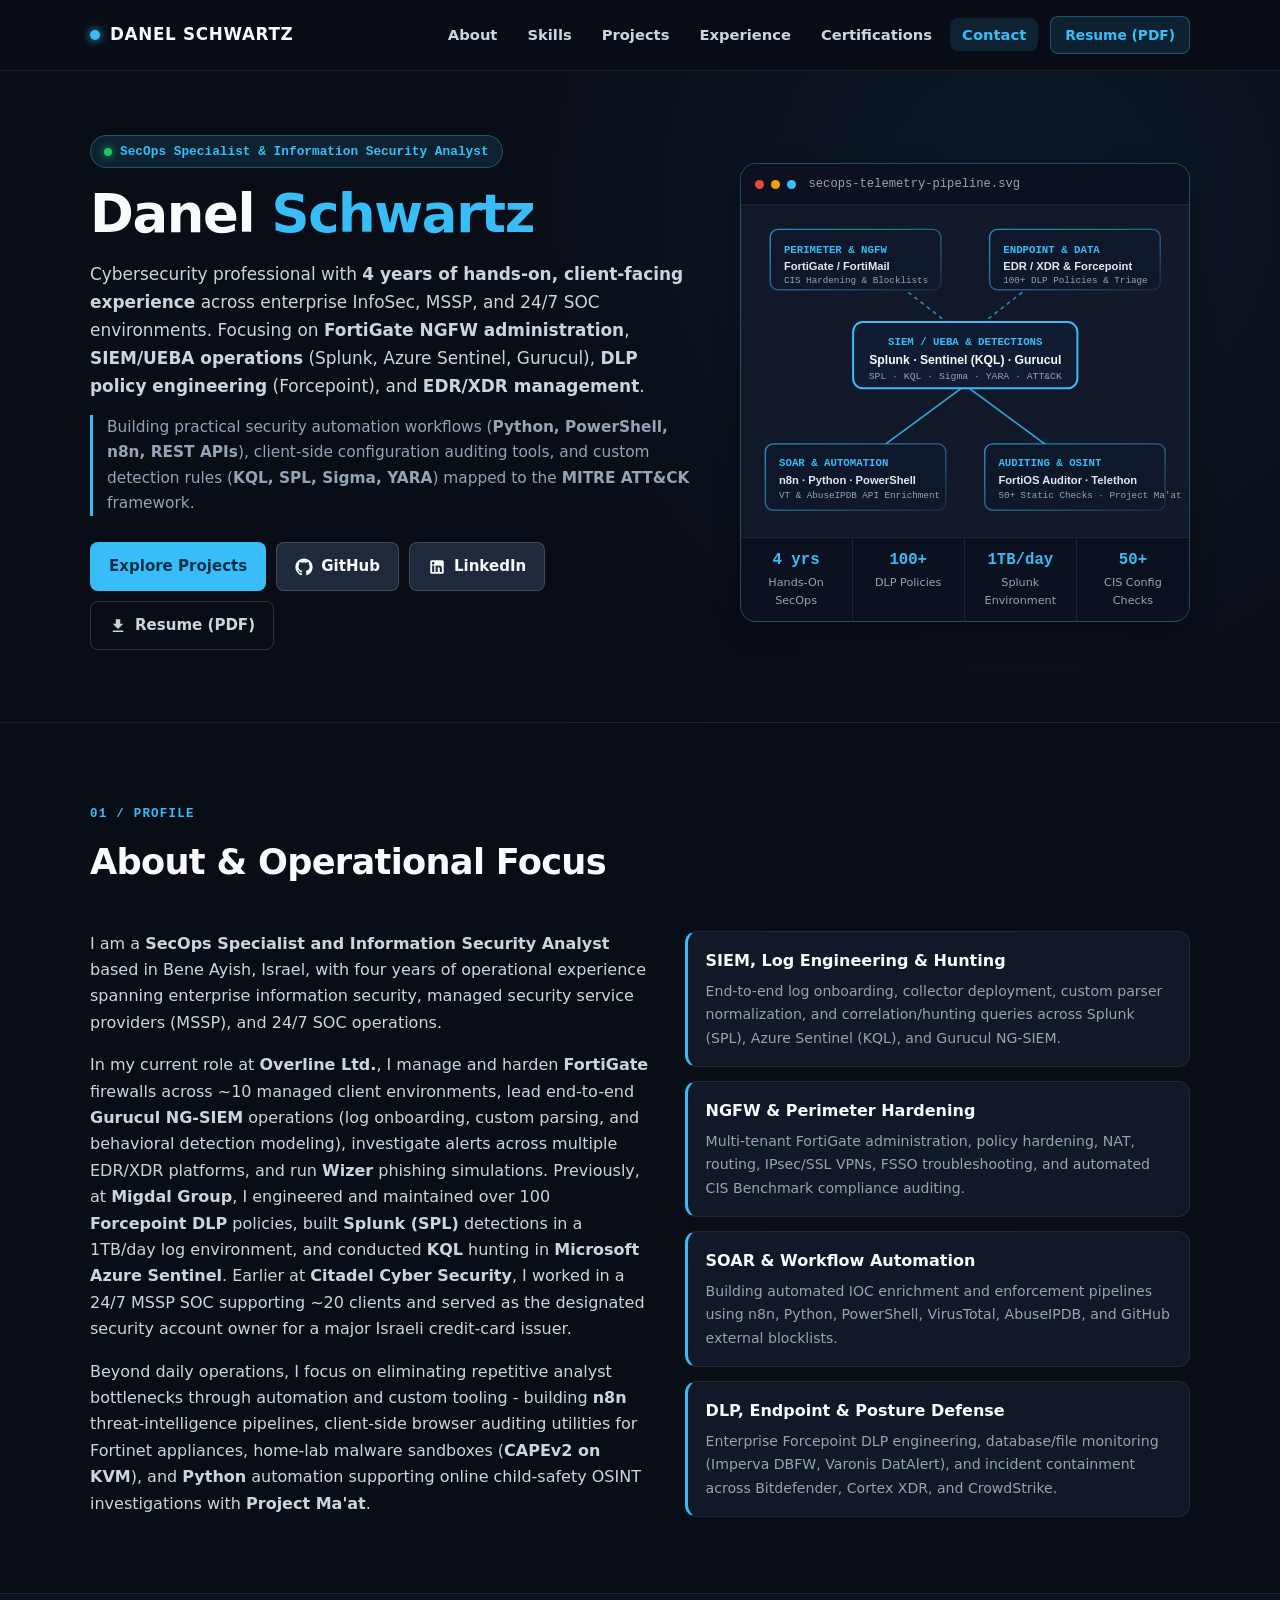
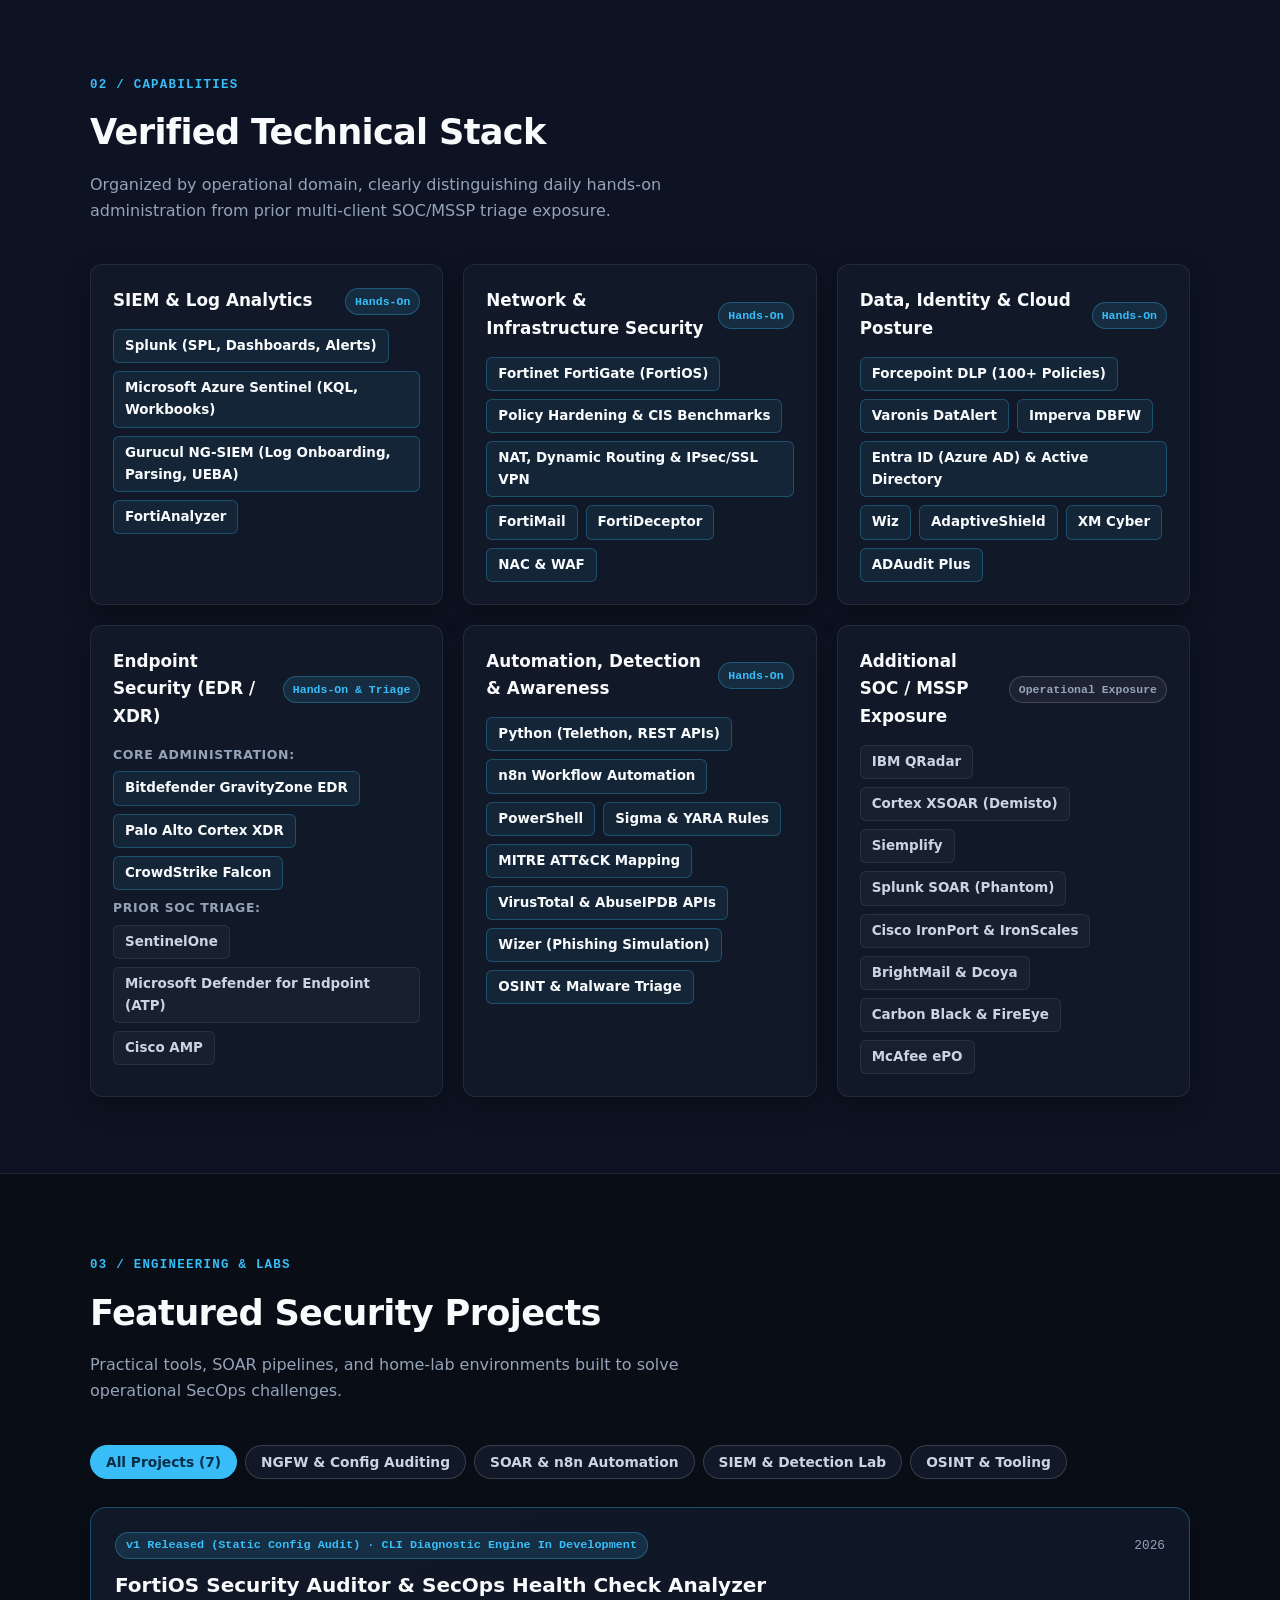
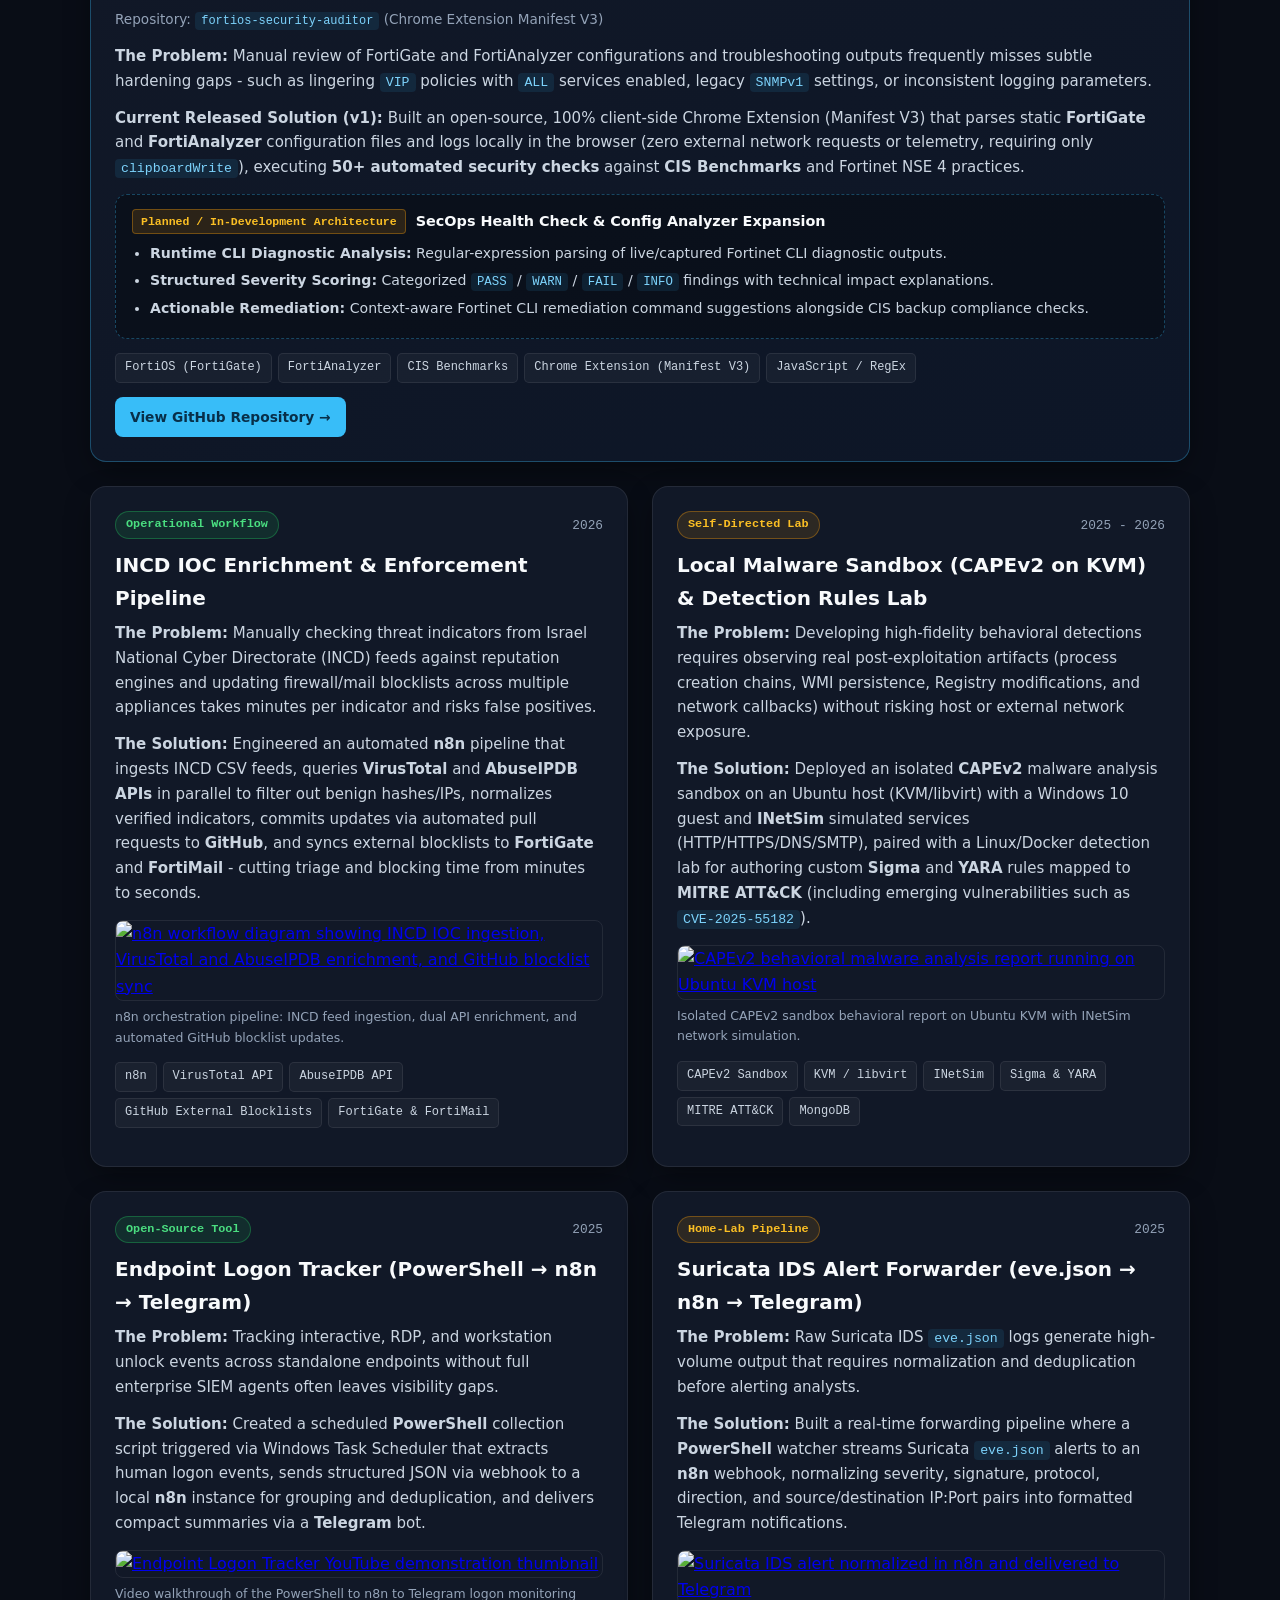
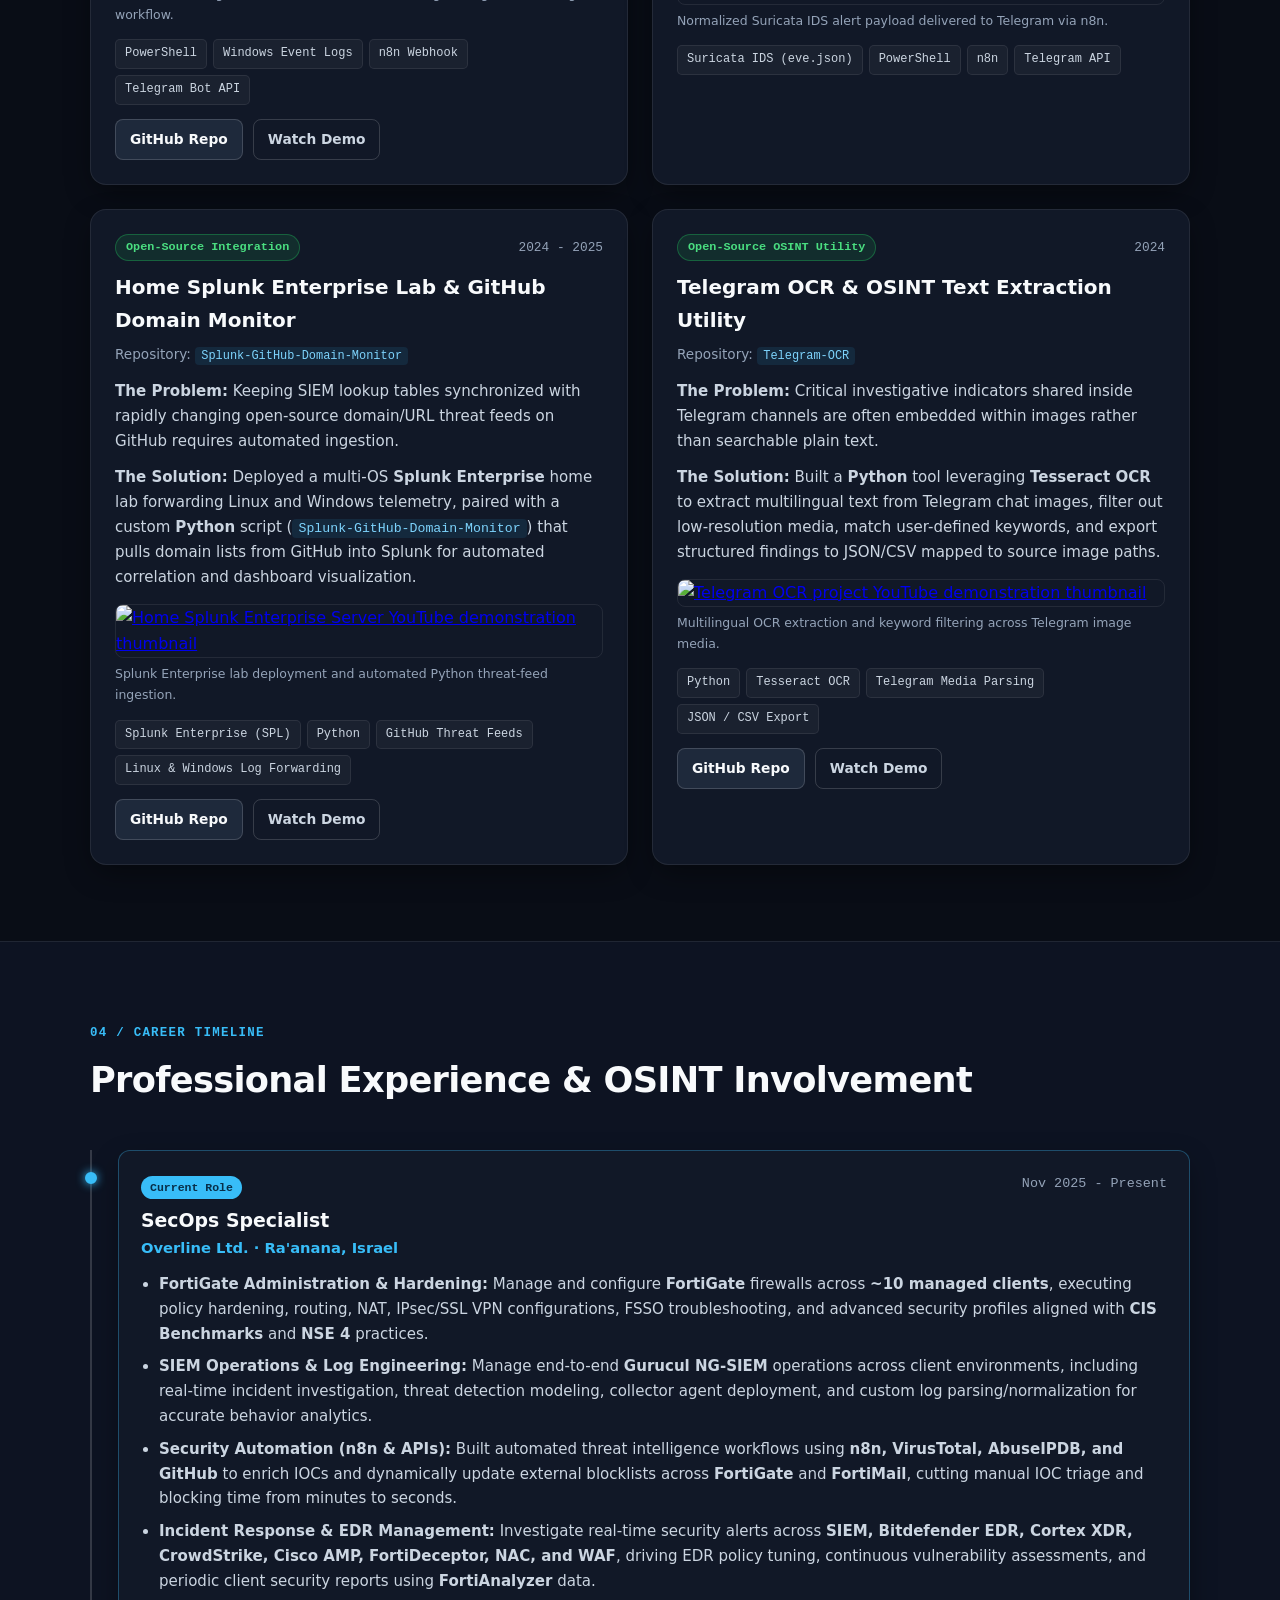
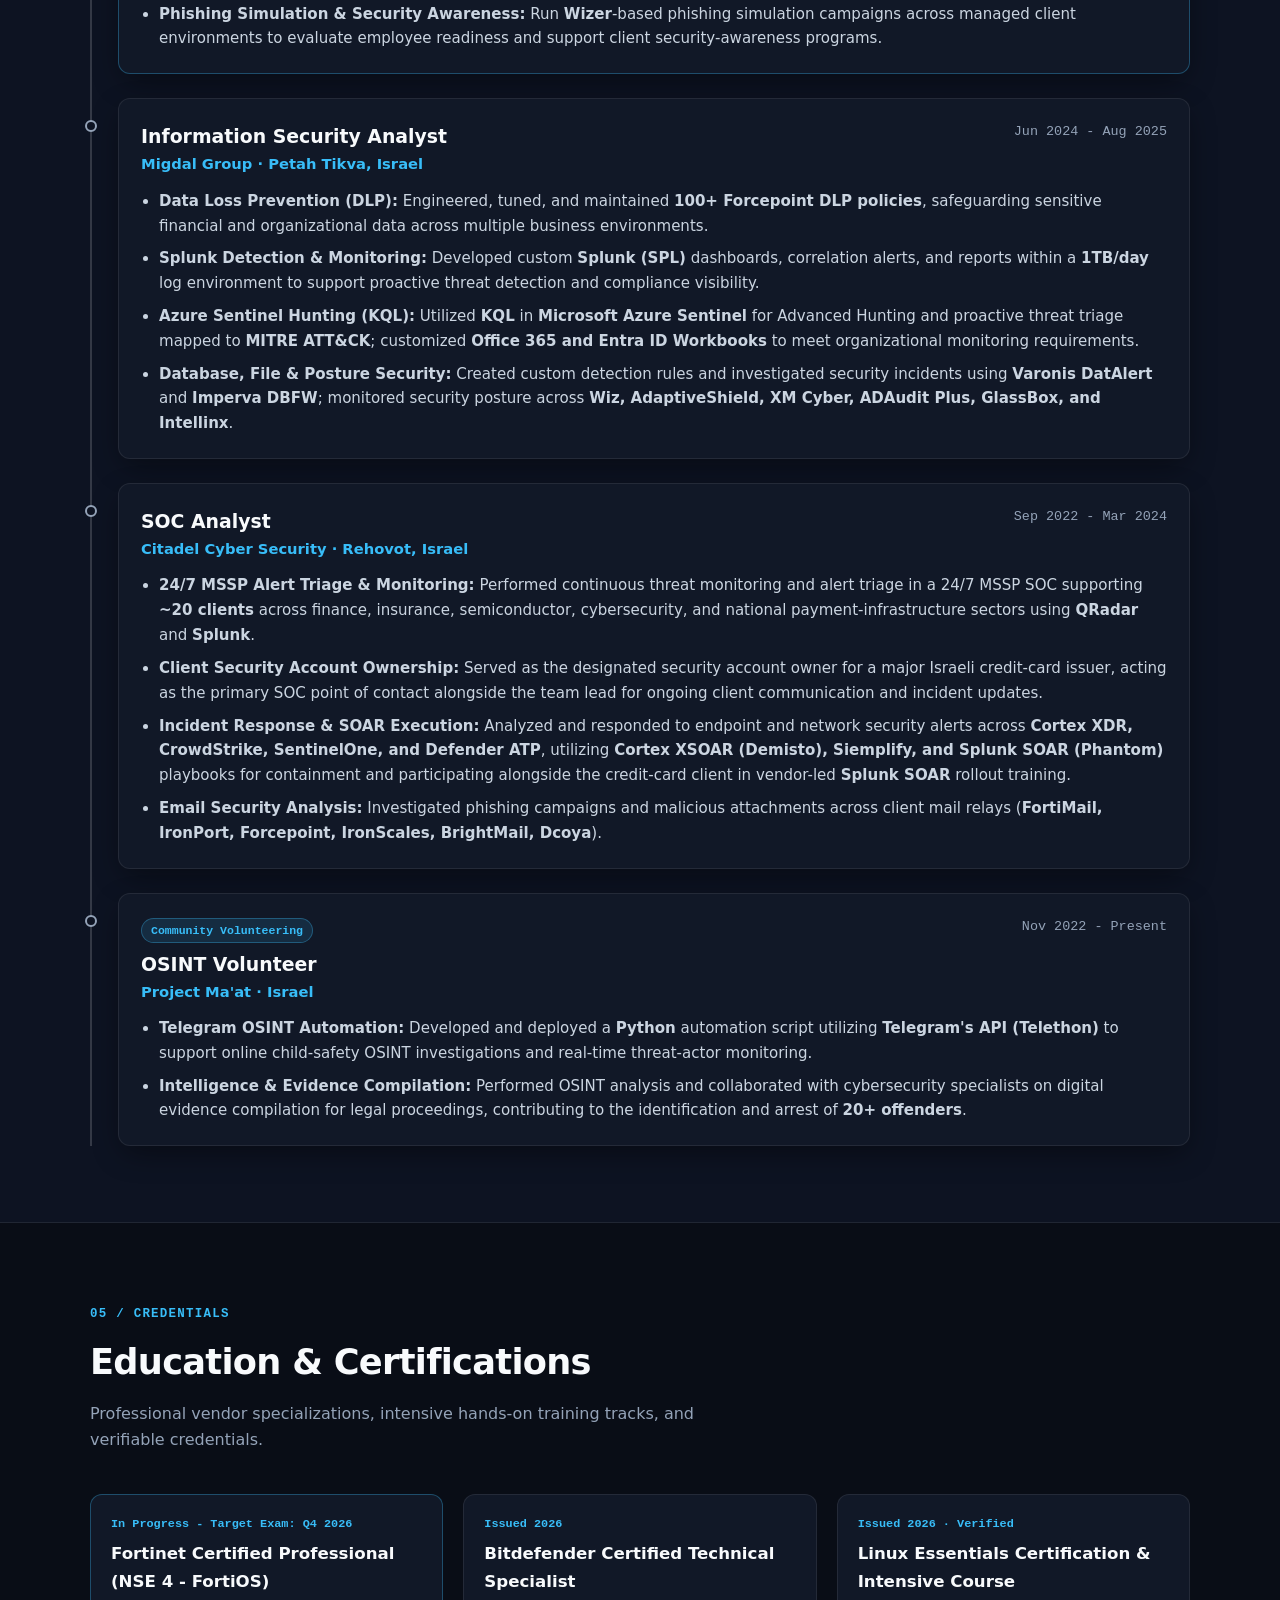
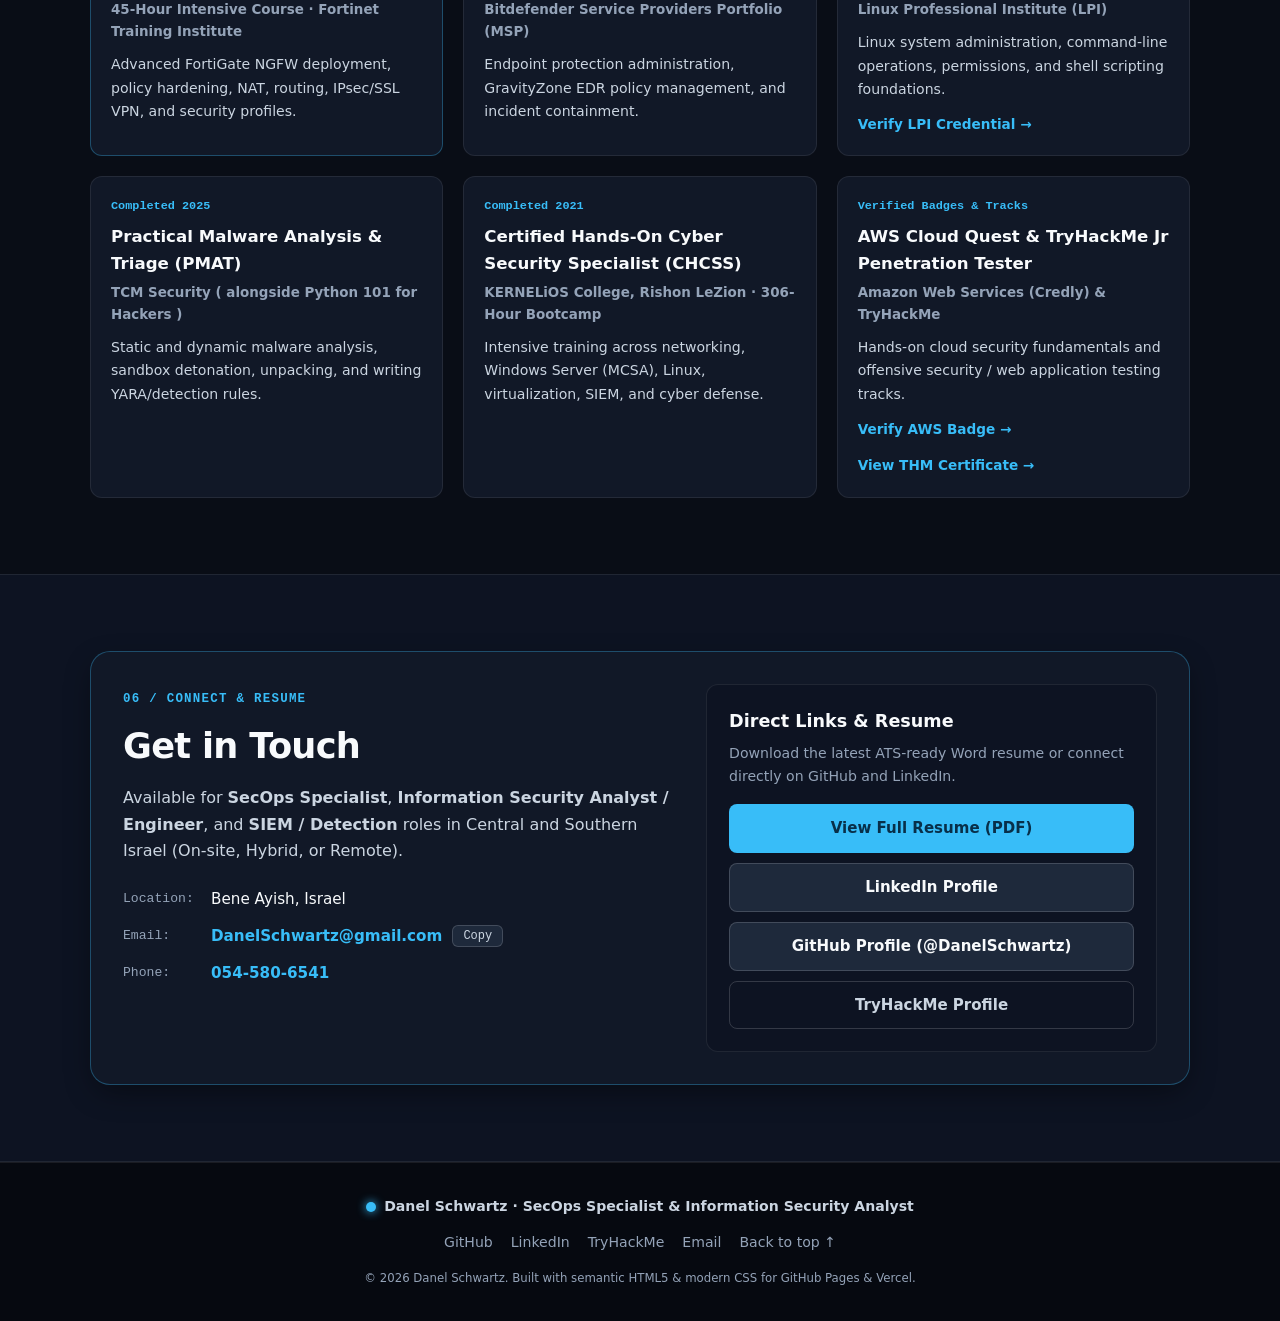
==== commit eb2aa577: "Update resume links to PDF format" ====
--- a/index.html
+++ b/index.html
@@ -89,7 +89,7 @@
           <li><a href="#experience" class="nav-link">Experience</a></li>
           <li><a href="#certifications" class="nav-link">Certifications</a></li>
           <li><a href="#contact" class="nav-link">Contact</a></li>
-          <li><a href="assets/Danel_Schwartz_CV_2026.docx" download class="btn btn-nav-cta">Resume (.docx)</a></li>
+          <li><a href="assets/Danel_Schwartz_CV.pdf" target="_blank" rel="noopener noreferrer" class="btn btn-nav-cta">Resume (PDF)</a></li>
         </ul>
       </nav>
     </div>
@@ -127,9 +127,9 @@
               <svg class="icon" viewBox="0 0 24 24" aria-hidden="true"><path fill="currentColor" d="M19 3a2 2 0 0 1 2 2v14a2 2 0 0 1-2 2H5a2 2 0 0 1-2-2V5a2 2 0 0 1 2-2h14m-.5 15.5v-5.3a3.26 3.26 0 0 0-3.26-3.26c-.85 0-1.84.52-2.28 1.3v-1.11h-2.79v8.37h2.79v-4.93c0-.77.62-1.4 1.39-1.4a1.4 1.4 0 0 1 1.4 1.4v4.93h2.75M6.88 8.56a1.68 1.68 0 0 0 1.68-1.68c0-.93-.75-1.69-1.68-1.69a1.69 1.69 0 0 0-1.69 1.69c0 .93.76 1.68 1.69 1.68m1.39 9.94v-8.37H5.5v8.37h2.77Z"/></svg>
               <span>LinkedIn</span>
             </a>
-            <a href="assets/Danel_Schwartz_CV_2026.docx" download class="btn btn-outline">
+            <a href="assets/Danel_Schwartz_CV.pdf" target="_blank" rel="noopener noreferrer" class="btn btn-outline">
               <svg class="icon" viewBox="0 0 24 24" aria-hidden="true"><path fill="currentColor" d="M5 20h14v-2H5v2ZM19 9h-4V3H9v6H5l7 7 7-7Z"/></svg>
-              <span>Download Resume</span>
+              <span>Resume (PDF)</span>
             </a>
           </div>
         </div>
@@ -867,9 +867,9 @@
             <h3 class="panel-title">Direct Links &amp; Resume</h3>
             <p class="panel-desc">Download the latest ATS-ready Word resume or connect directly on GitHub and LinkedIn.</p>
             <div class="panel-buttons">
-              <a href="assets/Danel_Schwartz_CV_2026.docx" download class="btn btn-primary btn-block">
-                Download Full Resume (.docx)
-              </a>
+            <a href="assets/Danel_Schwartz_CV.pdf" target="_blank" rel="noopener noreferrer" class="btn btn-primary btn-block">
+              View Full Resume (PDF)
+            </a>
               <a href="https://www.linkedin.com/in/danel-schwartz-270114221/" target="_blank" rel="noopener noreferrer" class="btn btn-secondary btn-block">
                 LinkedIn Profile
               </a>
